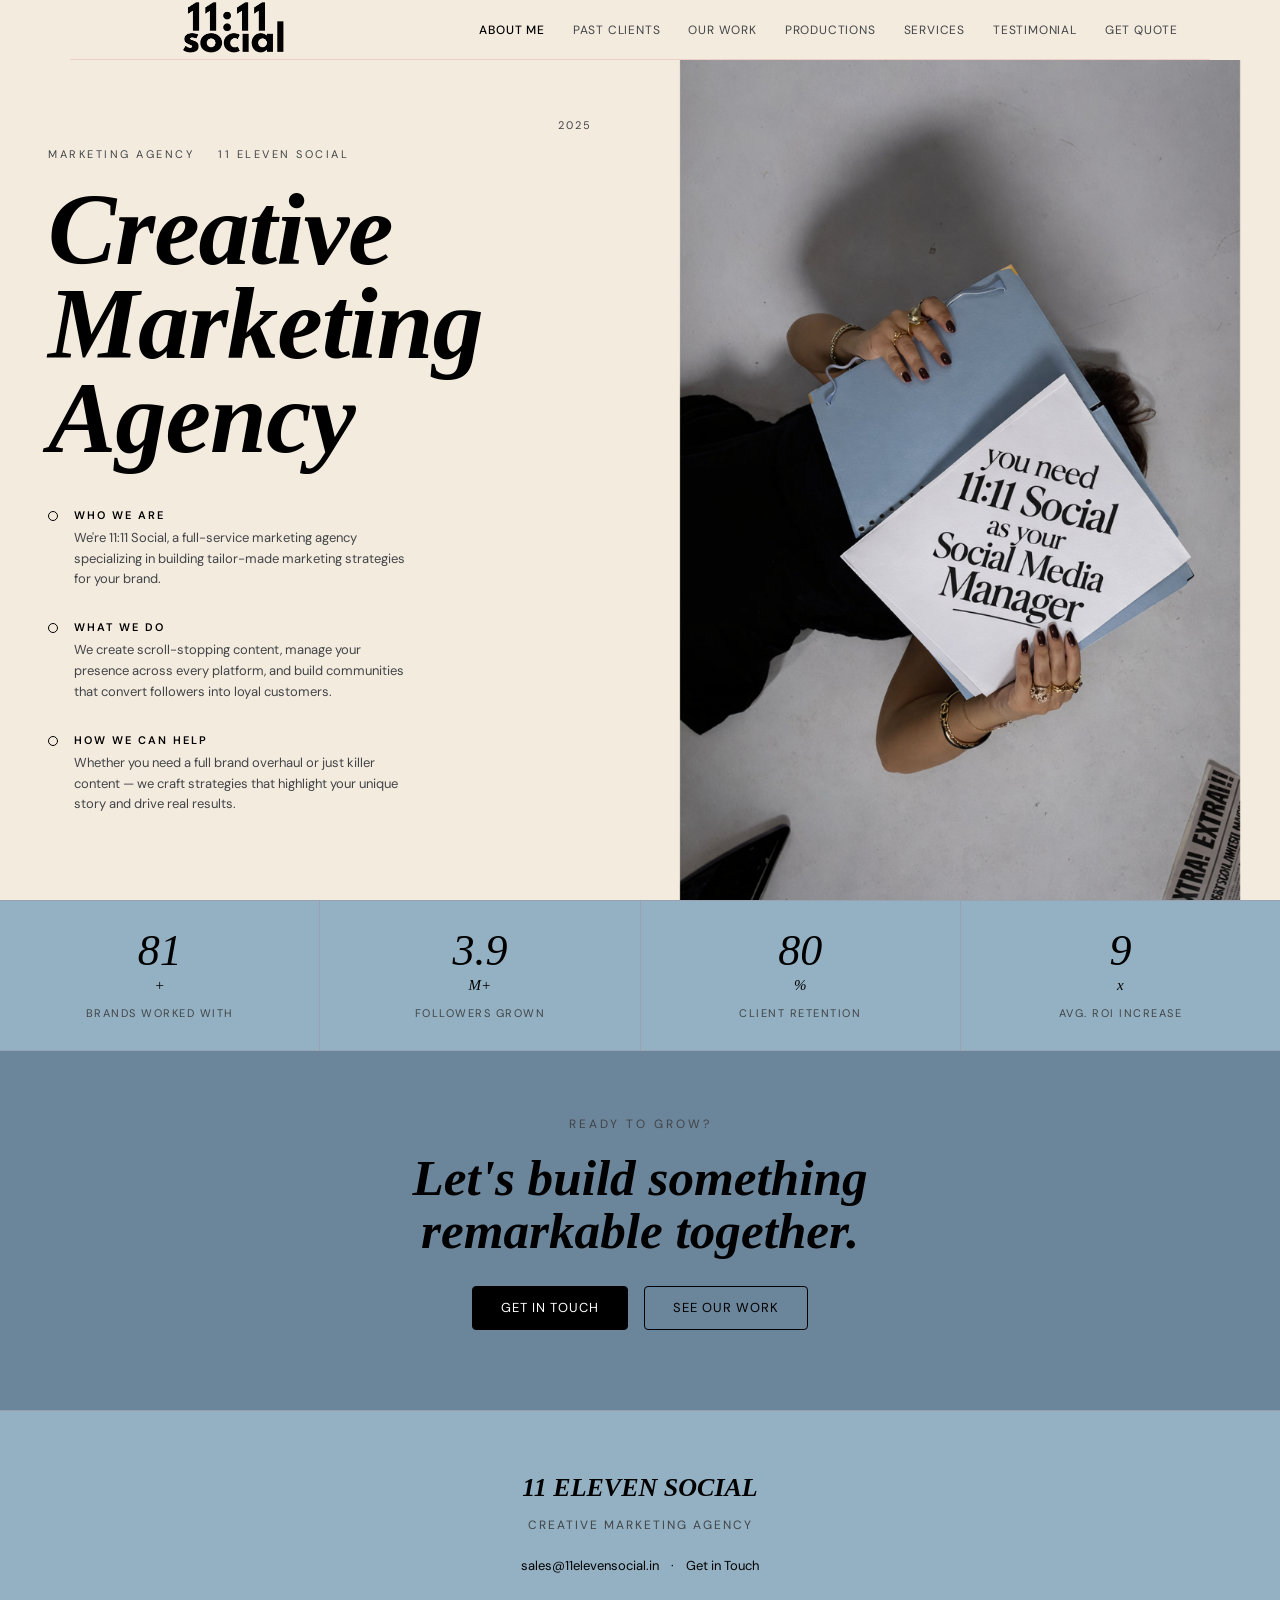
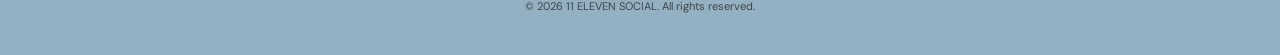
==== index.html @ a3370593 "Update index.html" ====
<!DOCTYPE html>
<html lang="en">
<head>
  <meta charset="UTF-8" />
  <meta name="viewport" content="width=device-width, initial-scale=1.0" />
  <title>About Me — 11Eleven Social</title>
  <link rel="preconnect" href="https://fonts.googleapis.com" />
  <link rel="preconnect" href="https://fonts.gstatic.com" crossorigin />
  <link href="https://fonts.googleapis.com/css2?family=Playfair+Display:ital,wght@0,700;1,400;1,700&family=DM+Sans:wght@300;400;500&display=swap" rel="stylesheet" />
  <link rel="stylesheet" href="style.css" />
  <style>
    /* ── PAGE-SPECIFIC ── */
    .hero {
      display: grid;
      grid-template-columns: 1fr 1fr;
      min-height: calc(100vh - var(--nav-h));
      overflow: hidden;
    }

    /* Left pane */
    .hero-left {
      padding: 60px 48px 60px 48px;
      display: flex;
      flex-direction: column;
      justify-content: center;
      background: var(--pink-bg);
      position: relative;
      z-index: 1;
    }

    .hero-eyebrow {
      display: flex;
      gap: 24px;
      font-size: 11px;
      letter-spacing: 2.5px;
      text-transform: uppercase;
      color: var(--text-muted);
      margin-bottom: 20px;
    }

    .hero-year {
      position: absolute;
      top: 56px;
      right: 48px;
      font-size: 11px;
      letter-spacing: 2px;
      color: var(--text-muted);
    }

    .hero-headline {
      font-family: var(--font-display);
      font-size: clamp(64px, 8vw, 110px);
      font-weight: 700;
      font-style: italic;
      color: var(--rose);
      line-height: 0.92;
      margin-bottom: 40px;
      letter-spacing: -1px;
    }

    .hero-qa { display: flex; flex-direction: column; gap: 28px; }

    .hero-q {
      display: flex;
      gap: 16px;
      align-items: flex-start;
    }
    .hero-q-dot {
      width: 10px; height: 10px;
      border-radius: 50%;
      border: 1.5px solid var(--rose);
      flex-shrink: 0;
      margin-top: 5px;
    }
    .hero-q-label {
      font-size: 11px;
      letter-spacing: 2px;
      text-transform: uppercase;
      color: var(--rose);
      font-weight: 600;
      margin-bottom: 4px;
    }
    .hero-q-body {
      font-size: 13px;
      color: var(--text-muted);
      line-height: 1.6;
      max-width: 340px;
    }

    /* Right pane — photo */
    .hero-right {
      position: relative;
      overflow: hidden;
    }
    .hero-photo {
      width: 100%;
      height: 100%;
      object-fit: cover;
      object-position: top center;
      border-radius: 0;
      filter: none;
    }
    .hero-photo-bg {
      width: 100%;
      height: 100%;
      background: linear-gradient(160deg, #e8c4bc 0%, #c4787a 50%, #9a4848 100%);
      display: flex;
      align-items: center;
      justify-content: center;
    }
    .hero-photo-placeholder {
      font-family: var(--font-display);
      font-size: 18px;
      font-style: italic;
      color: rgba(255,255,255,0.7);
      text-align: center;
      padding: 32px;
    }

    /* floating thumbnail */
    .hero-thumb {
      position: absolute;
      bottom: 32px;
      left: -40px;
      width: 100px;
      aspect-ratio: 1;
      border-radius: 6px;
      overflow: hidden;
      box-shadow: 0 8px 24px rgba(0,0,0,.2);
      background: linear-gradient(135deg,#f2bdb8,#d47878);
      border: 3px solid var(--white);
    }
    .hero-thumb img { width:100%;height:100%;object-fit:cover; }

    /* ── STATS BAR ── */
    .stats {
      display: flex;
      background: var(--pink-mid);
      border-top: 1px solid rgba(180,50,58,.12);
      border-bottom: 1px solid rgba(180,50,58,.12);
    }
    .stat-item {
      flex: 1;
      text-align: center;
      padding: 28px 16px;
      border-right: 1px solid rgba(180,50,58,.12);
    }
    .stat-item:last-child { border-right: none; }
    .stat-num {
      font-family: var(--font-display);
      font-size: clamp(28px, 3.5vw, 44px);
      font-style: italic;
      color: var(--rose);
      line-height: 1;
    }
    .stat-label {
      font-size: 11px;
      letter-spacing: 1.5px;
      text-transform: uppercase;
      color: var(--text-muted);
      margin-top: 6px;
    }

    @media (max-width: 768px) {
      .hero { grid-template-columns: 1fr; }
      .hero-right { height: 55vw; min-height: 260px; }
      .hero-left { padding: 40px 24px; }
      .hero-year { display: none; }
      .stats { flex-wrap: wrap; }
      .stat-item { flex: 1 1 50%; border-bottom: 1px solid rgba(180,50,58,.12); }
    }
  </style>
</head>
<body>

  <!-- hero -->
  <section class="hero">
    <div class="hero-left reveal">
      <div class="hero-eyebrow">
        <span>Marketing Agency</span>
        <span>11 Eleven Social</span>
      </div>
      <div class="hero-year">2025</div>

      <h1 class="hero-headline">Creative<br/>Marketing<br/>Agency</h1>

      <div class="hero-qa">
        <div class="hero-q">
          <div>
            <div class="hero-q-dot"></div>
          </div>
          <div>
            <div class="hero-q-label">Who We Are</div>
            <p class="hero-q-body">We're 11:11 Social, a full-service marketing agency specializing in building tailor-made marketing strategies for your brand.</p>
          </div>
        </div>
        <div class="hero-q">
          <div>
            <div class="hero-q-dot"></div>
          </div>
          <div>
            <div class="hero-q-label">What We Do</div>
            <p class="hero-q-body">We create scroll-stopping content, manage your presence across every platform, and build communities that convert followers into loyal customers.</p>
          </div>
        </div>
        <div class="hero-q">
          <div>
            <div class="hero-q-dot"></div>
          </div>
          <div>
            <div class="hero-q-label">How We Can Help</div>
            <p class="hero-q-body">Whether you need a full brand overhaul or just killer content — we craft strategies that highlight your unique story and drive real results.</p>
          </div>
        </div>
      </div>
    </div>

    <div class="hero-right">
      <img class="hero-photo" src="mainpage.png" alt="11Eleven Social" />
      </div>
    </div>
  </section>

  <!-- stats bar -->
  <div class="stats">
    <div class="stat-item reveal">
      <div class="stat-num" data-target="100">0</div><span class="stat-num" style="font-size:1em">+</span>
      <div class="stat-label">Brands Worked With</div>
    </div>
    <div class="stat-item reveal">
      <div class="stat-num" data-target="4.8">0</div><span class="stat-num" style="font-size:1em">M+</span>
      <div class="stat-label">Followers Grown</div>
    </div>
    <div class="stat-item reveal">
      <div class="stat-num" data-target="98">0</div><span class="stat-num" style="font-size:1em">%</span>
      <div class="stat-label">Client Retention</div>
    </div>
    <div class="stat-item reveal">
      <div class="stat-num" data-target="11">0</div><span class="stat-num" style="font-size:1em">x</span>
      <div class="stat-label">Avg. ROI Increase</div>
    </div>
  </div>

  <!-- bottom cta row -->
  <div style="text-align:center; padding: 64px 32px 80px; background: var(--pink-light);">
    <p class="reveal" style="font-size:12px;letter-spacing:3px;text-transform:uppercase;color:var(--text-muted);margin-bottom:16px;">Ready to grow?</p>
    <h2 class="reveal section-title" style="margin-bottom:28px;">Let's build something<br/><em>remarkable</em> together.</h2>
    <div class="reveal" style="display:flex;gap:16px;justify-content:center;flex-wrap:wrap;">
      <a href="contact.html" class="btn btn-solid">Get In Touch</a>
      <a href="clients.html" class="btn">See Our Work</a>
    </div>
  </div>

  <script src="shared.js"></script>
  <script src="main.js"></script>
</body>
</html>
---- style.css ----
/* ============================================================
   11ELEVEN SOCIAL — Global Stylesheet
   ── Edit the :root variables to restyle the entire site ──
   ============================================================ */

/* ─── CUSTOMISE HERE ─────────────────────────────────────── */
:root {
  /* Brand palette */
  --pink-bg:       #f4ebdf;       /* main page background   */
  --pink-light:    #6b859b;       /* lighter section bg     */
  --pink-mid:      #93b1c2;       /* cards / accents        */
  --rose:          #000000;       /* headline / accent red  */
  --rose-dark:     #000000;       /* hover / dark text      */
  --text:          #000000;       /* body text              */
  --text-muted:    #414447;       /* subtext                */
  --white:         #ffffff;

  /* Typography */
  --font-display:  'Advercase', serif;   /* big headlines */
  --font-body:     'DM Sans', sans-serif;        /* body text     */

  /* Layout */
  --nav-h:         60px;
  --max-w:         1140px;
  --radius:        10px;
  --section-pad:   80px 40px;
}

/* ─── RESET ──────────────────────────────────────────────── */
*, *::before, *::after { box-sizing: border-box; margin: 0; padding: 0; }
html  { scroll-behavior: smooth; }
body  {
  font-family: var(--font-body);
  background:  var(--pink-bg);
  color:       var(--text);
  font-size:   15px;
  line-height: 1.65;
  overflow-x:  hidden;
  padding-top: var(--nav-h);
}
a    { color: inherit; text-decoration: none; }
ul   { list-style: none; }
img  { max-width: 100%; display: block; border-radius: 6px; }

/* ─── UTILITIES ──────────────────────────────────────────── */
.container { max-width: var(--max-w); margin: 0 auto; padding: 0 32px; }
.section   { padding: var(--section-pad); }

/* page-level giant headline */
.page-title {
  font-family: var(--font-display);
  font-size:   clamp(52px, 9vw, 120px);
  color:       var(--rose);
  font-weight: 700;
  line-height: 0.95;
  letter-spacing: -1px;
  text-align:  center;
  padding:     56px 32px 40px;
}

/* section headline (smaller) */
.section-title {
  font-family: var(--font-display);
  font-size:   clamp(28px, 4vw, 52px);
  color:       var(--rose);
  font-weight: 700;
  font-style:  italic;
  line-height: 1.05;
}

/* category tag below gallery */
.gallery-tag {
  text-align:     center;
  font-size:      11px;
  letter-spacing: 3px;
  text-transform: uppercase;
  color:          var(--text-muted);
  margin-top:     18px;
}

/* ─── BUTTONS ────────────────────────────────────────────── */
.btn {
  display:       inline-block;
  border:        1.5px solid var(--rose);
  color:         var(--rose);
  padding:       10px 28px;
  border-radius: 4px;
  font-size:     13px;
  letter-spacing:1px;
  text-transform:uppercase;
  transition:    background .2s, color .2s;
  cursor:        pointer;
  background:    transparent;
  font-family:   var(--font-body);
}
.btn:hover { background: var(--rose); color: var(--white); }
.btn-solid { background: var(--rose); color: var(--white); }
.btn-solid:hover { background: var(--rose-dark); border-color: var(--rose-dark); }

/* ─── NAV ────────────────────────────────────────────────── */
.site-nav {
  position:   fixed;
  top: 0; left: 0; right: 0;
  height:     var(--nav-h);
  z-index:    900;
  background: var(--pink-bg);
  transition: box-shadow .3s;
}
.site-nav.scrolled { box-shadow: 0 2px 12px rgba(180,50,58,.12); }

.nav-inner {
  max-width:   var(--max-w);
  margin:      0 auto;
  height:      100%;
  display:     flex;
  align-items: center;
  justify-content: space-between;
  padding:     0 32px;
  border-bottom: 1px solid rgba(180,50,58,.15);
}

.nav-logo {
  height: 256px;
  width: auto;
  display: block;
  object-fit: contain;
  flex-shrink: 0;
  margin-top: 20px;
}

.nav-brand {
  display:     flex;
  align-items: center;
  gap:         10px;
  flex-shrink: 0;
  text-decoration: none;
}

.nav-brand-text {
  font-family:    var(--font-display);
  font-size:      16px;
  font-weight:    700;
  font-style:     italic;
  color:          var(--rose);
  letter-spacing: .5px;
  white-space:    nowrap;
}

.nav-list {
  display:     flex;
  gap:         28px;
  align-items: center;
}
.nav-list a {
  font-size:      12px;
  letter-spacing: .8px;
  text-transform: uppercase;
  color:          var(--text-muted);
  transition:     color .2s;
  white-space:    nowrap;
}
.nav-list a:hover,
.nav-list a.active { color: var(--rose); font-weight: 500; }

.nav-burger {
  display:    none;
  flex-direction: column;
  gap:        5px;
  background: none;
  border:     none;
  cursor:     pointer;
}
.nav-burger span {
  width: 22px; height: 2px;
  background: var(--rose);
  border-radius: 2px;
  display: block;
}

.nav-mobile {
  display:        none;
  flex-direction: column;
  background:     var(--pink-bg);
  padding:        24px 32px 32px;
  border-bottom:  1px solid rgba(180,50,58,.15);
  gap: 20px;
}
.nav-mobile.open { display: flex; }
.nav-mobile a {
  font-family:    var(--font-display);
  font-size:      22px;
  font-style:     italic;
  color:          var(--rose);
}

/* ─── FOOTER ─────────────────────────────────────────────── */
.site-footer {
  background:  var(--pink-mid);
  text-align:  center;
  padding:     56px 32px 40px;
  border-top:  1px solid rgba(180,50,58,.15);
}
.footer-brand {
  font-family: var(--font-display);
  font-size:   26px;
  font-style:  italic;
  font-weight: 700;
  color:       var(--rose);
  margin-bottom: 6px;
}
.footer-sub  { font-size: 12px; letter-spacing: 2px; text-transform: uppercase; color: var(--text-muted); margin-bottom: 20px; }
.footer-links { display: flex; gap: 12px; justify-content: center; align-items: center; margin-bottom: 20px; font-size: 13px; }
.footer-links a { color: var(--rose); transition: opacity .2s; }
.footer-links a:hover { opacity: .7; }
.footer-copy { font-size: 11px; color: var(--text-muted); }

/* ─── HORIZONTAL GALLERY ROW ─────────────────────────────── */
.gallery-row {
  display: flex;
  gap:     12px;
  overflow-x: auto;
  padding-bottom: 4px;
  scrollbar-width: none;
}
.gallery-row::-webkit-scrollbar { display: none; }
.gallery-row .gcard {
  flex:         0 0 auto;
  width:        clamp(140px, 18vw, 220px);
  aspect-ratio: 9/16;
  background:   var(--pink-mid);
  border-radius: 8px;
  overflow:     hidden;
  position:     relative;
}
.gallery-row .gcard img { width: 100%; height: 100%; object-fit: cover; }

/* placeholder gradient cards */
.gcard.ph-1 { background: linear-gradient(160deg,#e8c4bc 0%,#d4908a 100%); }
.gcard.ph-2 { background: linear-gradient(160deg,#f0d0c8 0%,#c88080 100%); }
.gcard.ph-3 { background: linear-gradient(160deg,#dbb0a8 0%,#b86858 100%); }
.gcard.ph-4 { background: linear-gradient(160deg,#f4dcd8 0%,#cc9090 100%); }
.gcard.ph-5 { background: linear-gradient(160deg,#e0c0b8 0%,#c07070 100%); }

/* label inside card */
.gcard-label {
  position:   absolute;
  bottom: 10px; left: 0; right: 0;
  text-align: center;
  font-size:  10px;
  letter-spacing: 1.5px;
  text-transform: uppercase;
  color: rgba(255,255,255,.85);
  font-weight: 500;
}

/* ─── REVEAL ANIMATION ───────────────────────────────────── */
.reveal {
  opacity: 0;
  transform: translateY(24px);
  transition: opacity .65s ease, transform .65s ease;
}
.reveal.on { opacity: 1; transform: none; }

/* ─── RESPONSIVE ─────────────────────────────────────────── */
@media (max-width: 860px) {
  :root { --section-pad: 56px 24px; }
  .nav-list   { display: none; }
  .nav-burger { display: flex; }
  .container  { padding: 0 20px; }
}
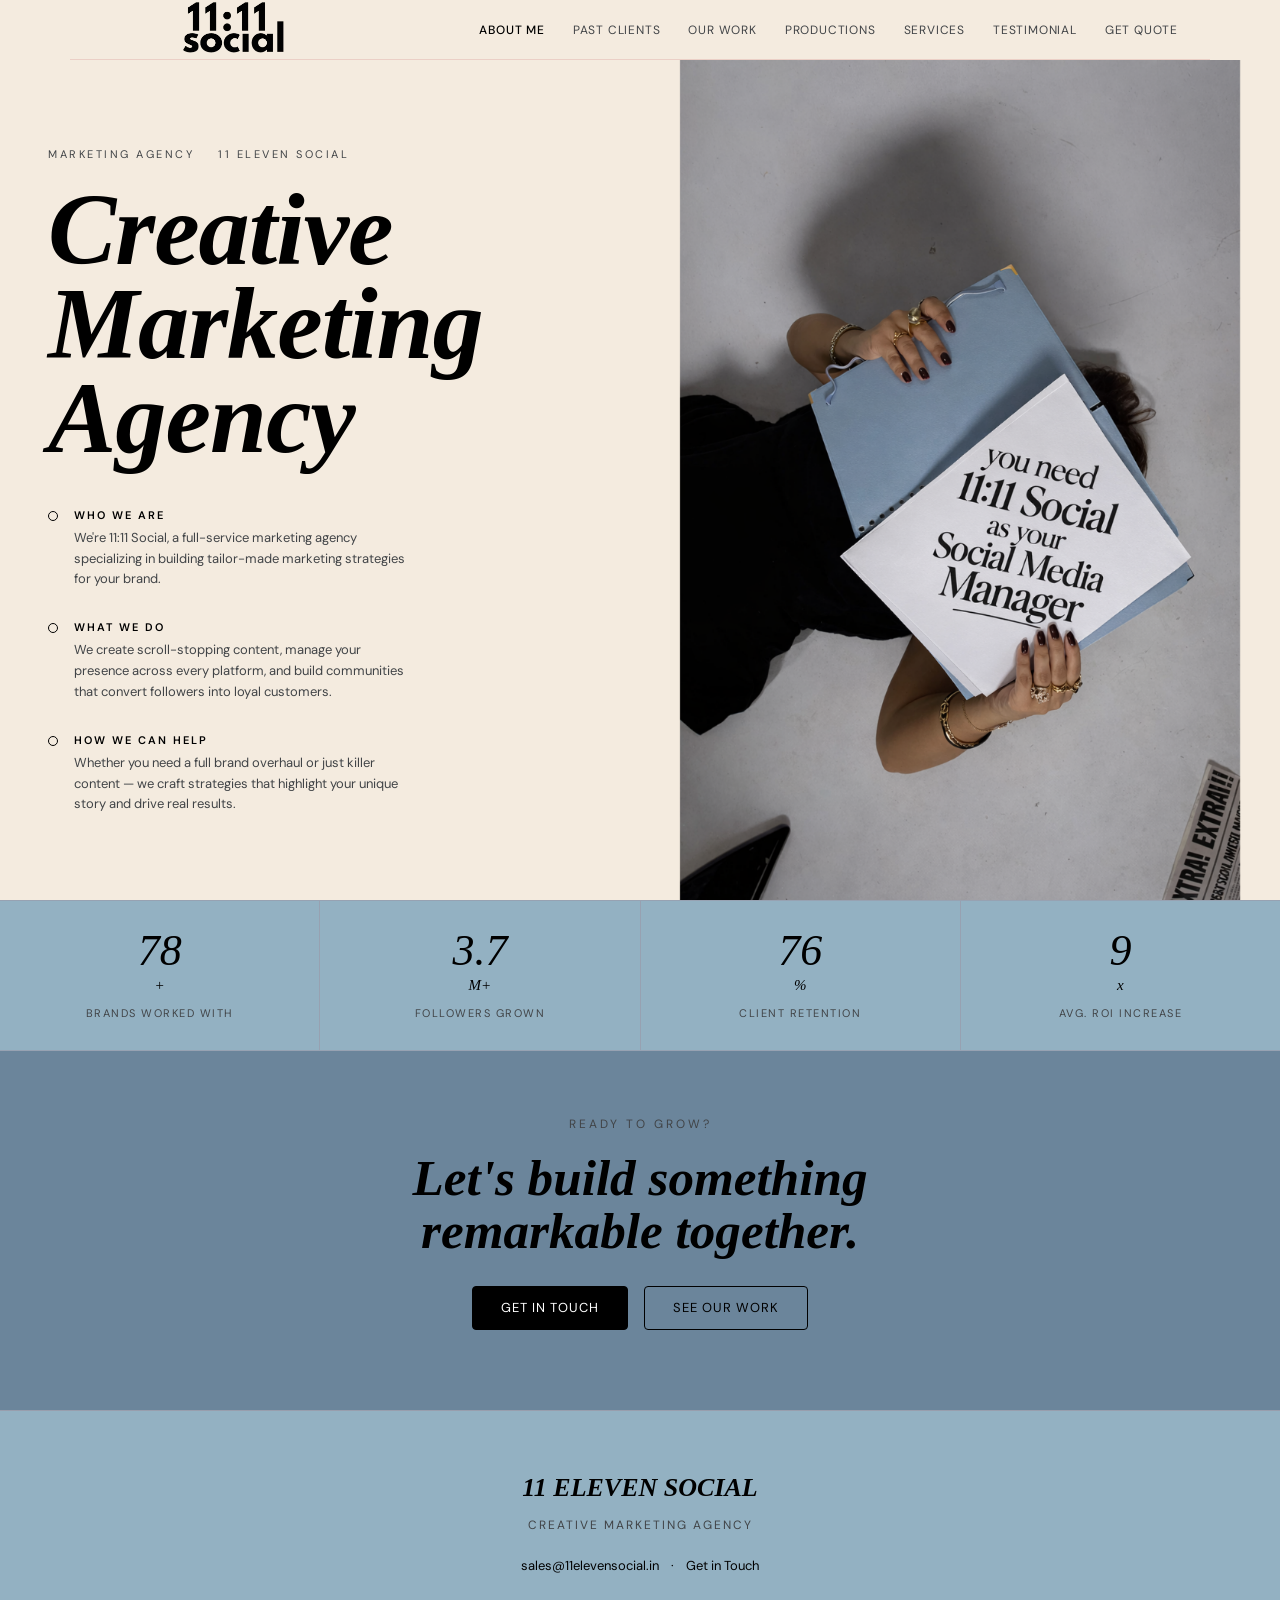
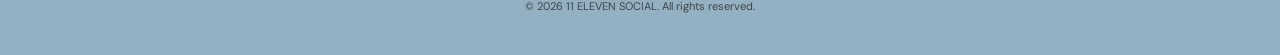
==== commit a3637f0c: "Update index.html" ====
--- a/index.html
+++ b/index.html
@@ -180,7 +180,6 @@
         <span>Marketing Agency</span>
         <span>11 Eleven Social</span>
       </div>
-      <div class="hero-year">2025</div>
 
       <h1 class="hero-headline">Creative<br/>Marketing<br/>Agency</h1>
 
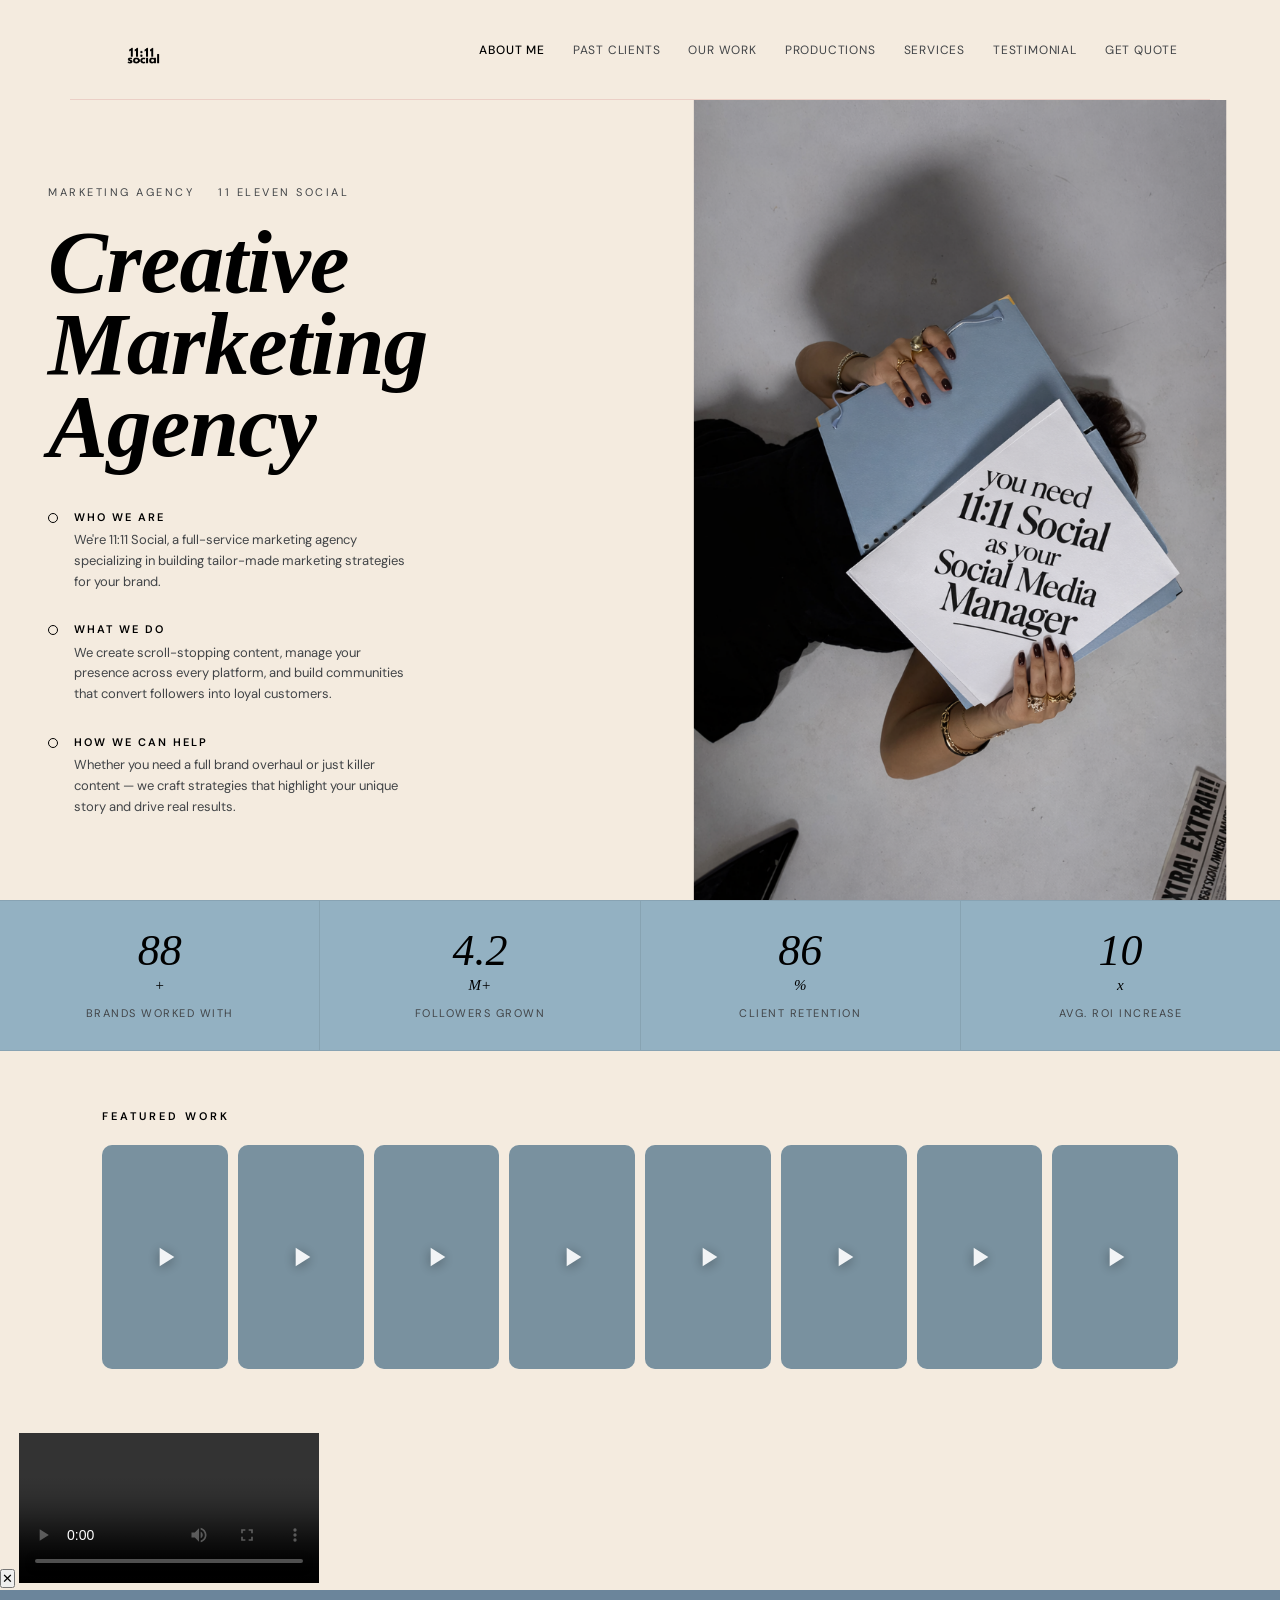
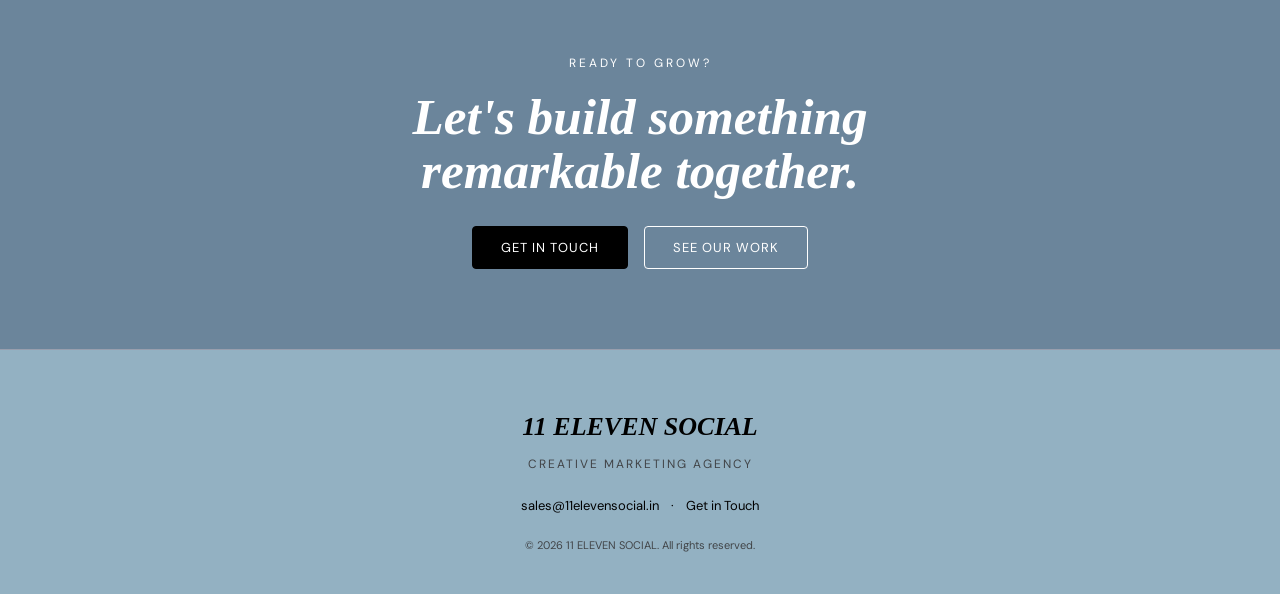
==== commit 3049ca54: "Mobile suppor tand other" ====
--- a/index.html
+++ b/index.html
@@ -9,17 +9,15 @@
   <link href="https://fonts.googleapis.com/css2?family=Playfair+Display:ital,wght@0,700;1,400;1,700&family=DM+Sans:wght@300;400;500&display=swap" rel="stylesheet" />
   <link rel="stylesheet" href="style.css" />
   <style>
-    /* ── PAGE-SPECIFIC ── */
+    /* ── HERO ── */
     .hero {
       display: grid;
       grid-template-columns: 1fr 1fr;
       min-height: calc(100vh - var(--nav-h));
       overflow: hidden;
     }
-
-    /* Left pane */
     .hero-left {
-      padding: 60px 48px 60px 48px;
+      padding: 60px 48px;
       display: flex;
       flex-direction: column;
       justify-content: center;
@@ -27,7 +25,6 @@
       position: relative;
       z-index: 1;
     }
-
     .hero-eyebrow {
       display: flex;
       gap: 24px;
@@ -37,19 +34,9 @@
       color: var(--text-muted);
       margin-bottom: 20px;
     }
-
-    .hero-year {
-      position: absolute;
-      top: 56px;
-      right: 48px;
-      font-size: 11px;
-      letter-spacing: 2px;
-      color: var(--text-muted);
-    }
-
     .hero-headline {
       font-family: var(--font-display);
-      font-size: clamp(64px, 8vw, 110px);
+      font-size: clamp(48px, 7vw, 110px);
       font-weight: 700;
       font-style: italic;
       color: var(--rose);
@@ -57,14 +44,8 @@
       margin-bottom: 40px;
       letter-spacing: -1px;
     }
-
     .hero-qa { display: flex; flex-direction: column; gap: 28px; }
-
-    .hero-q {
-      display: flex;
-      gap: 16px;
-      align-items: flex-start;
-    }
+    .hero-q { display: flex; gap: 16px; align-items: flex-start; }
     .hero-q-dot {
       width: 10px; height: 10px;
       border-radius: 50%;
@@ -86,8 +67,6 @@
       line-height: 1.6;
       max-width: 340px;
     }
-
-    /* Right pane — photo */
     .hero-right {
       position: relative;
       overflow: hidden;
@@ -98,52 +77,20 @@
       object-fit: cover;
       object-position: top center;
       border-radius: 0;
-      filter: none;
-    }
-    .hero-photo-bg {
-      width: 100%;
-      height: 100%;
-      background: linear-gradient(160deg, #e8c4bc 0%, #c4787a 50%, #9a4848 100%);
-      display: flex;
-      align-items: center;
-      justify-content: center;
-    }
-    .hero-photo-placeholder {
-      font-family: var(--font-display);
-      font-size: 18px;
-      font-style: italic;
-      color: rgba(255,255,255,0.7);
-      text-align: center;
-      padding: 32px;
-    }
-
-    /* floating thumbnail */
-    .hero-thumb {
-      position: absolute;
-      bottom: 32px;
-      left: -40px;
-      width: 100px;
-      aspect-ratio: 1;
-      border-radius: 6px;
-      overflow: hidden;
-      box-shadow: 0 8px 24px rgba(0,0,0,.2);
-      background: linear-gradient(135deg,#f2bdb8,#d47878);
-      border: 3px solid var(--white);
-    }
-    .hero-thumb img { width:100%;height:100%;object-fit:cover; }
+    }
 
     /* ── STATS BAR ── */
     .stats {
       display: flex;
       background: var(--pink-mid);
-      border-top: 1px solid rgba(180,50,58,.12);
-      border-bottom: 1px solid rgba(180,50,58,.12);
+      border-top: 1px solid rgba(0,0,0,.08);
+      border-bottom: 1px solid rgba(0,0,0,.08);
     }
     .stat-item {
       flex: 1;
       text-align: center;
       padding: 28px 16px;
-      border-right: 1px solid rgba(180,50,58,.12);
+      border-right: 1px solid rgba(0,0,0,.08);
     }
     .stat-item:last-child { border-right: none; }
     .stat-num {
@@ -161,51 +108,100 @@
       margin-top: 6px;
     }
 
+    /* ── VIDEO SECTION ON INDEX ── */
+    .index-video-section {
+      max-width: var(--max-w);
+      margin: 0 auto;
+      padding: 56px 32px 64px;
+    }
+    .index-video-label {
+      font-size: 11px;
+      letter-spacing: 3px;
+      text-transform: uppercase;
+      color: var(--rose);
+      font-weight: 600;
+      margin-bottom: 20px;
+    }
+    .index-video-row {
+      display: grid;
+      grid-template-columns: repeat(8, 1fr);
+      gap: 10px;
+    }
+    .index-video-card {
+      position: relative;
+      border-radius: var(--radius);
+      overflow: hidden;
+      background: var(--pink-mid);
+      aspect-ratio: 9/16;
+      cursor: pointer;
+    }
+    .index-video-card video {
+      width: 100%;
+      height: 100%;
+      object-fit: cover;
+      display: block;
+    }
+    .index-video-card .play-btn {
+      position: absolute;
+      inset: 0;
+      display: flex;
+      align-items: center;
+      justify-content: center;
+      background: rgba(0,0,0,0.18);
+      transition: background 0.2s;
+    }
+    .index-video-card .play-btn svg {
+      width: 32px;
+      height: 32px;
+      fill: white;
+      opacity: 0.9;
+      filter: drop-shadow(0 2px 6px rgba(0,0,0,0.4));
+      transition: transform 0.2s;
+    }
+    .index-video-card:hover .play-btn { background: rgba(0,0,0,0.06); }
+    .index-video-card:hover .play-btn svg { transform: scale(1.12); }
+
+    /* ── MOBILE ── */
     @media (max-width: 768px) {
       .hero { grid-template-columns: 1fr; }
-      .hero-right { height: 55vw; min-height: 260px; }
-      .hero-left { padding: 40px 24px; }
-      .hero-year { display: none; }
+      .hero-right { height: 70vw; min-height: 280px; }
+      .hero-left { padding: 36px 20px; }
       .stats { flex-wrap: wrap; }
-      .stat-item { flex: 1 1 50%; border-bottom: 1px solid rgba(180,50,58,.12); }
+      .stat-item { flex: 1 1 50%; border-bottom: 1px solid rgba(0,0,0,.08); }
+      .index-video-section { padding: 40px 16px 48px; }
+      .index-video-row {
+        grid-template-columns: repeat(2, 1fr);
+        gap: 8px;
+      }
     }
   </style>
 </head>
 <body>
 
-  <!-- hero -->
   <section class="hero">
     <div class="hero-left reveal">
       <div class="hero-eyebrow">
         <span>Marketing Agency</span>
         <span>11 Eleven Social</span>
       </div>
-
       <h1 class="hero-headline">Creative<br/>Marketing<br/>Agency</h1>
-
       <div class="hero-qa">
         <div class="hero-q">
-          <div>
-            <div class="hero-q-dot"></div>
-          </div>
+          <div><div class="hero-q-dot"></div></div>
           <div>
             <div class="hero-q-label">Who We Are</div>
             <p class="hero-q-body">We're 11:11 Social, a full-service marketing agency specializing in building tailor-made marketing strategies for your brand.</p>
           </div>
         </div>
         <div class="hero-q">
-          <div>
-            <div class="hero-q-dot"></div>
-          </div>
+          <div><div class="hero-q-dot"></div></div>
           <div>
             <div class="hero-q-label">What We Do</div>
             <p class="hero-q-body">We create scroll-stopping content, manage your presence across every platform, and build communities that convert followers into loyal customers.</p>
           </div>
         </div>
         <div class="hero-q">
-          <div>
-            <div class="hero-q-dot"></div>
-          </div>
+          <div><div class="hero-q-dot"></div></div>
           <div>
             <div class="hero-q-label">How We Can Help</div>
             <p class="hero-q-body">Whether you need a full brand overhaul or just killer content — we craft strategies that highlight your unique story and drive real results.</p>
@@ -213,14 +209,11 @@
         </div>
       </div>
     </div>
-
     <div class="hero-right">
       <img class="hero-photo" src="mainpage.png" alt="11Eleven Social" />
-      </div>
     </div>
   </section>
 
-  <!-- stats bar -->
   <div class="stats">
     <div class="stat-item reveal">
       <div class="stat-num" data-target="100">0</div><span class="stat-num" style="font-size:1em">+</span>
@@ -240,17 +233,81 @@
     </div>
   </div>
 
-  <!-- bottom cta row -->
-  <div style="text-align:center; padding: 64px 32px 80px; background: var(--pink-light);">
-    <p class="reveal" style="font-size:12px;letter-spacing:3px;text-transform:uppercase;color:var(--text-muted);margin-bottom:16px;">Ready to grow?</p>
-    <h2 class="reveal section-title" style="margin-bottom:28px;">Let's build something<br/><em>remarkable</em> together.</h2>
+  <!-- 8-video preview row -->
+  <div class="index-video-section reveal">
+    <p class="index-video-label">Featured Work</p>
+    <div class="index-video-row">
+      <div class="index-video-card" onclick="openLightbox(this)">
+        <video src="videos/video1.mp4" preload="metadata" playsinline muted></video>
+        <div class="play-btn"><svg viewBox="0 0 24 24"><path d="M8 5v14l11-7z"/></svg></div>
+      </div>
+      <div class="index-video-card" onclick="openLightbox(this)">
+        <video src="videos/video2.mp4" preload="metadata" playsinline muted></video>
+        <div class="play-btn"><svg viewBox="0 0 24 24"><path d="M8 5v14l11-7z"/></svg></div>
+      </div>
+      <div class="index-video-card" onclick="openLightbox(this)">
+        <video src="videos/video3.mp4" preload="metadata" playsinline muted></video>
+        <div class="play-btn"><svg viewBox="0 0 24 24"><path d="M8 5v14l11-7z"/></svg></div>
+      </div>
+      <div class="index-video-card" onclick="openLightbox(this)">
+        <video src="videos/video4.mp4" preload="metadata" playsinline muted></video>
+        <div class="play-btn"><svg viewBox="0 0 24 24"><path d="M8 5v14l11-7z"/></svg></div>
+      </div>
+      <div class="index-video-card" onclick="openLightbox(this)">
+        <video src="videos/video5.mp4" preload="metadata" playsinline muted></video>
+        <div class="play-btn"><svg viewBox="0 0 24 24"><path d="M8 5v14l11-7z"/></svg></div>
+      </div>
+      <div class="index-video-card" onclick="openLightbox(this)">
+        <video src="videos/video6.mp4" preload="metadata" playsinline muted></video>
+        <div class="play-btn"><svg viewBox="0 0 24 24"><path d="M8 5v14l11-7z"/></svg></div>
+      </div>
+      <div class="index-video-card" onclick="openLightbox(this)">
+        <video src="videos/video7.mp4" preload="metadata" playsinline muted></video>
+        <div class="play-btn"><svg viewBox="0 0 24 24"><path d="M8 5v14l11-7z"/></svg></div>
+      </div>
+      <div class="index-video-card" onclick="openLightbox(this)">
+        <video src="videos/video8.mp4" preload="metadata" playsinline muted></video>
+        <div class="play-btn"><svg viewBox="0 0 24 24"><path d="M8 5v14l11-7z"/></svg></div>
+      </div>
+    </div>
+  </div>
+
+  <!-- Lightbox -->
+  <div class="lightbox" id="lightbox" onclick="closeLightbox(event)">
+    <div class="lightbox-inner">
+      <button class="lightbox-close" onclick="closeLightbox()">&#x2715;</button>
+      <video id="lightboxVideo" controls playsinline autoplay></video>
+    </div>
+  </div>
+
+  <div style="text-align:center; padding: 0 32px 80px; background: var(--pink-light);">
+    <p class="reveal" style="font-size:12px;letter-spacing:3px;text-transform:uppercase;color:var(--white);margin-bottom:16px;padding-top:64px;">Ready to grow?</p>
+    <h2 class="reveal section-title" style="margin-bottom:28px;color:var(--white);">Let's build something<br/><em>remarkable</em> together.</h2>
     <div class="reveal" style="display:flex;gap:16px;justify-content:center;flex-wrap:wrap;">
       <a href="contact.html" class="btn btn-solid">Get In Touch</a>
-      <a href="clients.html" class="btn">See Our Work</a>
+      <a href="clients.html" class="btn" style="border-color:var(--white);color:var(--white);">See Our Work</a>
     </div>
   </div>
 
   <script src="shared.js"></script>
   <script src="main.js"></script>
+  <script>
+    function openLightbox(card) {
+      const src = card.querySelector('video').src;
+      const lbVideo = document.getElementById('lightboxVideo');
+      lbVideo.src = src;
+      lbVideo.play();
+      document.getElementById('lightbox').classList.add('open');
+      document.body.style.overflow = 'hidden';
+    }
+    function closeLightbox(e) {
+      if (e && e.target !== document.getElementById('lightbox') && !e.target.classList.contains('lightbox-close')) return;
+      const lbVideo = document.getElementById('lightboxVideo');
+      lbVideo.pause();
+      lbVideo.src = '';
+      document.getElementById('lightbox').classList.remove('open');
+      document.body.style.overflow = '';
+    }
+  </script>
 </body>
 </html>
--- a/style.css
+++ b/style.css
@@ -20,7 +20,7 @@
   --font-body:     'DM Sans', sans-serif;        /* body text     */
 
   /* Layout */
-  --nav-h:         60px;
+  --nav-h:         100px;
   --max-w:         1140px;
   --radius:        10px;
   --section-pad:   80px 40px;
@@ -120,7 +120,7 @@
 }
 
 .nav-logo {
-  height: 256px;
+  height: 80px;
   width: auto;
   display: block;
   object-fit: contain;
@@ -268,3 +268,35 @@
   .nav-burger { display: flex; }
   .container  { padding: 0 20px; }
 }
+
+/* ─── GLOBAL MOBILE FIXES ────────────────────────────────── */
+@media (max-width: 768px) {
+  .page-title {
+    font-size: clamp(40px, 12vw, 80px);
+    padding: 36px 20px 28px;
+  }
+  .section-title {
+    font-size: clamp(24px, 7vw, 40px);
+  }
+  .btn {
+    padding: 10px 20px;
+    font-size: 12px;
+  }
+  .nav-inner {
+    padding: 0 16px;
+  }
+  .nav-logo {
+    height: 60px;
+    margin-top: 16px;
+  }
+  .site-footer {
+    padding: 40px 20px 28px;
+  }
+  .footer-links {
+    flex-direction: column;
+    gap: 8px;
+  }
+  .brands-section {
+    padding: 0 12px 48px;
+  }
+}
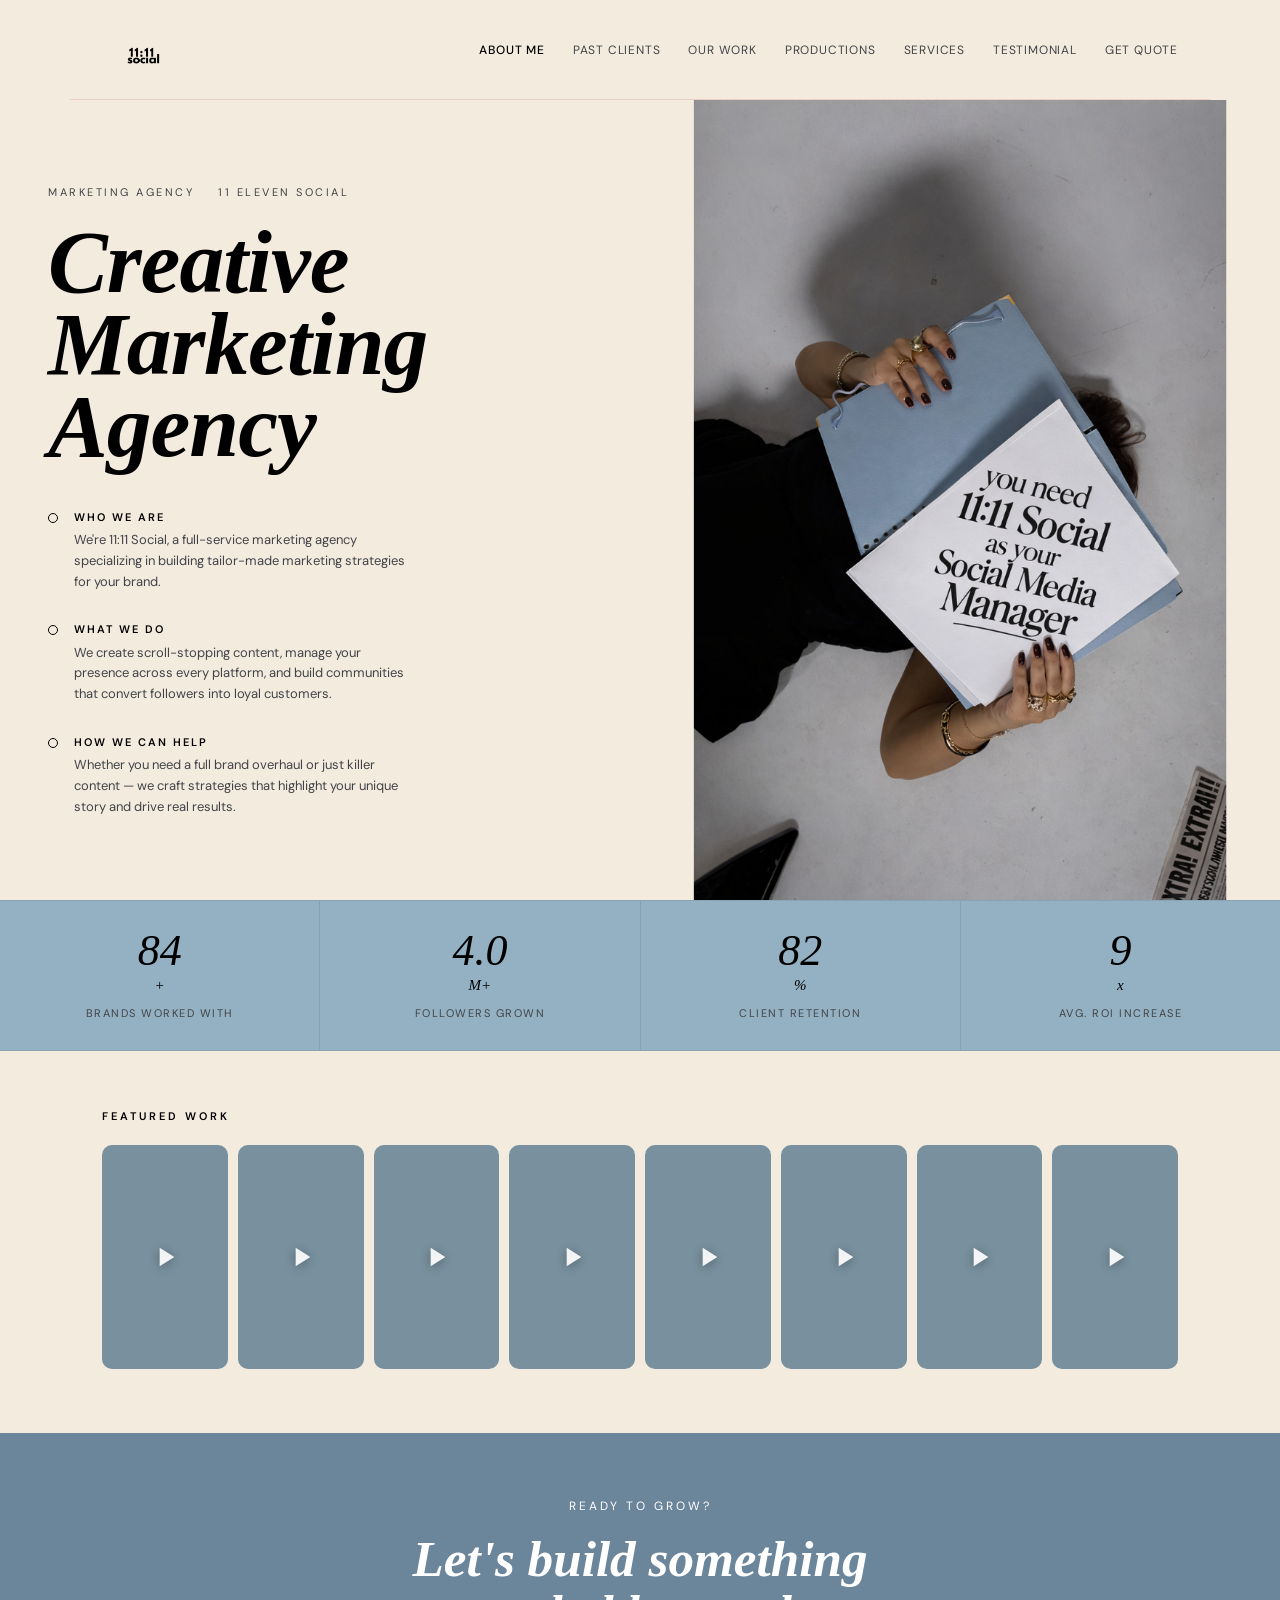
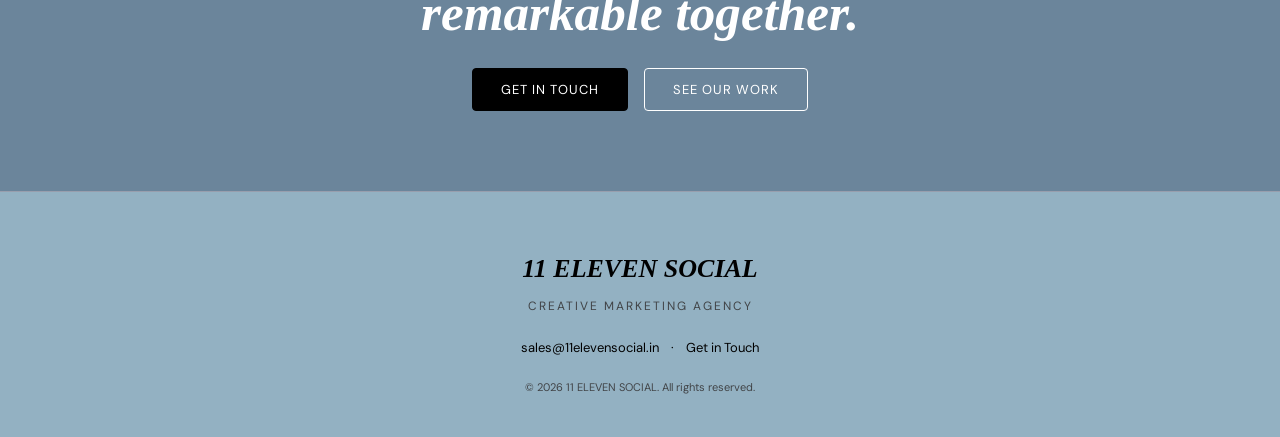
==== commit e5c9908b: "E" ====
--- a/index.html
+++ b/index.html
@@ -237,46 +237,46 @@
   <div class="index-video-section reveal">
     <p class="index-video-label">Featured Work</p>
     <div class="index-video-row">
-      <div class="index-video-card" onclick="openLightbox(this)">
-        <video src="videos/video1.mp4" preload="metadata" playsinline muted></video>
-        <div class="play-btn"><svg viewBox="0 0 24 24"><path d="M8 5v14l11-7z"/></svg></div>
-      </div>
-      <div class="index-video-card" onclick="openLightbox(this)">
-        <video src="videos/video2.mp4" preload="metadata" playsinline muted></video>
-        <div class="play-btn"><svg viewBox="0 0 24 24"><path d="M8 5v14l11-7z"/></svg></div>
-      </div>
-      <div class="index-video-card" onclick="openLightbox(this)">
-        <video src="videos/video3.mp4" preload="metadata" playsinline muted></video>
-        <div class="play-btn"><svg viewBox="0 0 24 24"><path d="M8 5v14l11-7z"/></svg></div>
-      </div>
-      <div class="index-video-card" onclick="openLightbox(this)">
-        <video src="videos/video4.mp4" preload="metadata" playsinline muted></video>
-        <div class="play-btn"><svg viewBox="0 0 24 24"><path d="M8 5v14l11-7z"/></svg></div>
-      </div>
-      <div class="index-video-card" onclick="openLightbox(this)">
-        <video src="videos/video5.mp4" preload="metadata" playsinline muted></video>
-        <div class="play-btn"><svg viewBox="0 0 24 24"><path d="M8 5v14l11-7z"/></svg></div>
-      </div>
-      <div class="index-video-card" onclick="openLightbox(this)">
-        <video src="videos/video6.mp4" preload="metadata" playsinline muted></video>
-        <div class="play-btn"><svg viewBox="0 0 24 24"><path d="M8 5v14l11-7z"/></svg></div>
-      </div>
-      <div class="index-video-card" onclick="openLightbox(this)">
-        <video src="videos/video7.mp4" preload="metadata" playsinline muted></video>
-        <div class="play-btn"><svg viewBox="0 0 24 24"><path d="M8 5v14l11-7z"/></svg></div>
-      </div>
-      <div class="index-video-card" onclick="openLightbox(this)">
-        <video src="videos/video8.mp4" preload="metadata" playsinline muted></video>
+      <div class="index-video-card">
+        <video src="videos/home1.mp4" preload="metadata" playsinline muted></video>
+        <div class="play-btn"><svg viewBox="0 0 24 24"><path d="M8 5v14l11-7z"/></svg></div>
+      </div>
+      <div class="index-video-card">
+        <video src="videos/home2.mp4" preload="metadata" playsinline muted></video>
+        <div class="play-btn"><svg viewBox="0 0 24 24"><path d="M8 5v14l11-7z"/></svg></div>
+      </div>
+      <div class="index-video-card">
+        <video src="videos/home3.mp4" preload="metadata" playsinline muted></video>
+        <div class="play-btn"><svg viewBox="0 0 24 24"><path d="M8 5v14l11-7z"/></svg></div>
+      </div>
+      <div class="index-video-card">
+        <video src="videos/home4.mp4" preload="metadata" playsinline muted></video>
+        <div class="play-btn"><svg viewBox="0 0 24 24"><path d="M8 5v14l11-7z"/></svg></div>
+      </div>
+      <div class="index-video-card">
+        <video src="videos/home5.mp4" preload="metadata" playsinline muted></video>
+        <div class="play-btn"><svg viewBox="0 0 24 24"><path d="M8 5v14l11-7z"/></svg></div>
+      </div>
+      <div class="index-video-card">
+        <video src="videos/home6.mp4" preload="metadata" playsinline muted></video>
+        <div class="play-btn"><svg viewBox="0 0 24 24"><path d="M8 5v14l11-7z"/></svg></div>
+      </div>
+      <div class="index-video-card">
+        <video src="videos/home7.mp4" preload="metadata" playsinline muted></video>
+        <div class="play-btn"><svg viewBox="0 0 24 24"><path d="M8 5v14l11-7z"/></svg></div>
+      </div>
+      <div class="index-video-card">
+        <video src="videos/home8.mp4" preload="metadata" playsinline muted></video>
         <div class="play-btn"><svg viewBox="0 0 24 24"><path d="M8 5v14l11-7z"/></svg></div>
       </div>
     </div>
   </div>
 
   <!-- Lightbox -->
-  <div class="lightbox" id="lightbox" onclick="closeLightbox(event)">
-    <div class="lightbox-inner">
-      <button class="lightbox-close" onclick="closeLightbox()">&#x2715;</button>
-      <video id="lightboxVideo" controls playsinline autoplay></video>
+  <div id="lightbox" style="display:none;position:fixed;inset:0;background:rgba(0,0,0,0.93);z-index:9999;align-items:center;justify-content:center;" onclick="closeLightbox(event)">
+    <div style="position:relative;max-height:90vh;max-width:420px;width:92vw;">
+      <button onclick="closeLightbox()" style="position:absolute;top:-44px;right:0;background:none;border:none;color:white;font-size:30px;cursor:pointer;padding:8px;">&#x2715;</button>
+      <video id="lightboxVideo" controls playsinline style="width:100%;height:auto;max-height:88vh;border-radius:12px;display:block;"></video>
     </div>
   </div>
 
@@ -292,20 +292,29 @@
   <script src="shared.js"></script>
   <script src="main.js"></script>
   <script>
+    // Force thumbnail on mobile
+    document.querySelectorAll('.index-video-card video').forEach(v => {
+      v.load();
+      v.addEventListener('loadedmetadata', () => { v.currentTime = 0.1; });
+    });
+
     function openLightbox(card) {
-      const src = card.querySelector('video').src;
+      const video = card.querySelector('video');
+      if (!video.readyState && video.networkState === 3) return; // no file, do nothing
+      const src = video.src;
+      if (!src || src.endsWith('/')) return;
       const lbVideo = document.getElementById('lightboxVideo');
       lbVideo.src = src;
-      lbVideo.play();
-      document.getElementById('lightbox').classList.add('open');
+      const lb = document.getElementById('lightbox'); lb.style.display = 'flex';
       document.body.style.overflow = 'hidden';
+      lbVideo.play().catch(() => {});
     }
     function closeLightbox(e) {
       if (e && e.target !== document.getElementById('lightbox') && !e.target.classList.contains('lightbox-close')) return;
       const lbVideo = document.getElementById('lightboxVideo');
       lbVideo.pause();
       lbVideo.src = '';
-      document.getElementById('lightbox').classList.remove('open');
+      document.getElementById('lightbox').style.display = 'none';
       document.body.style.overflow = '';
     }
   </script>
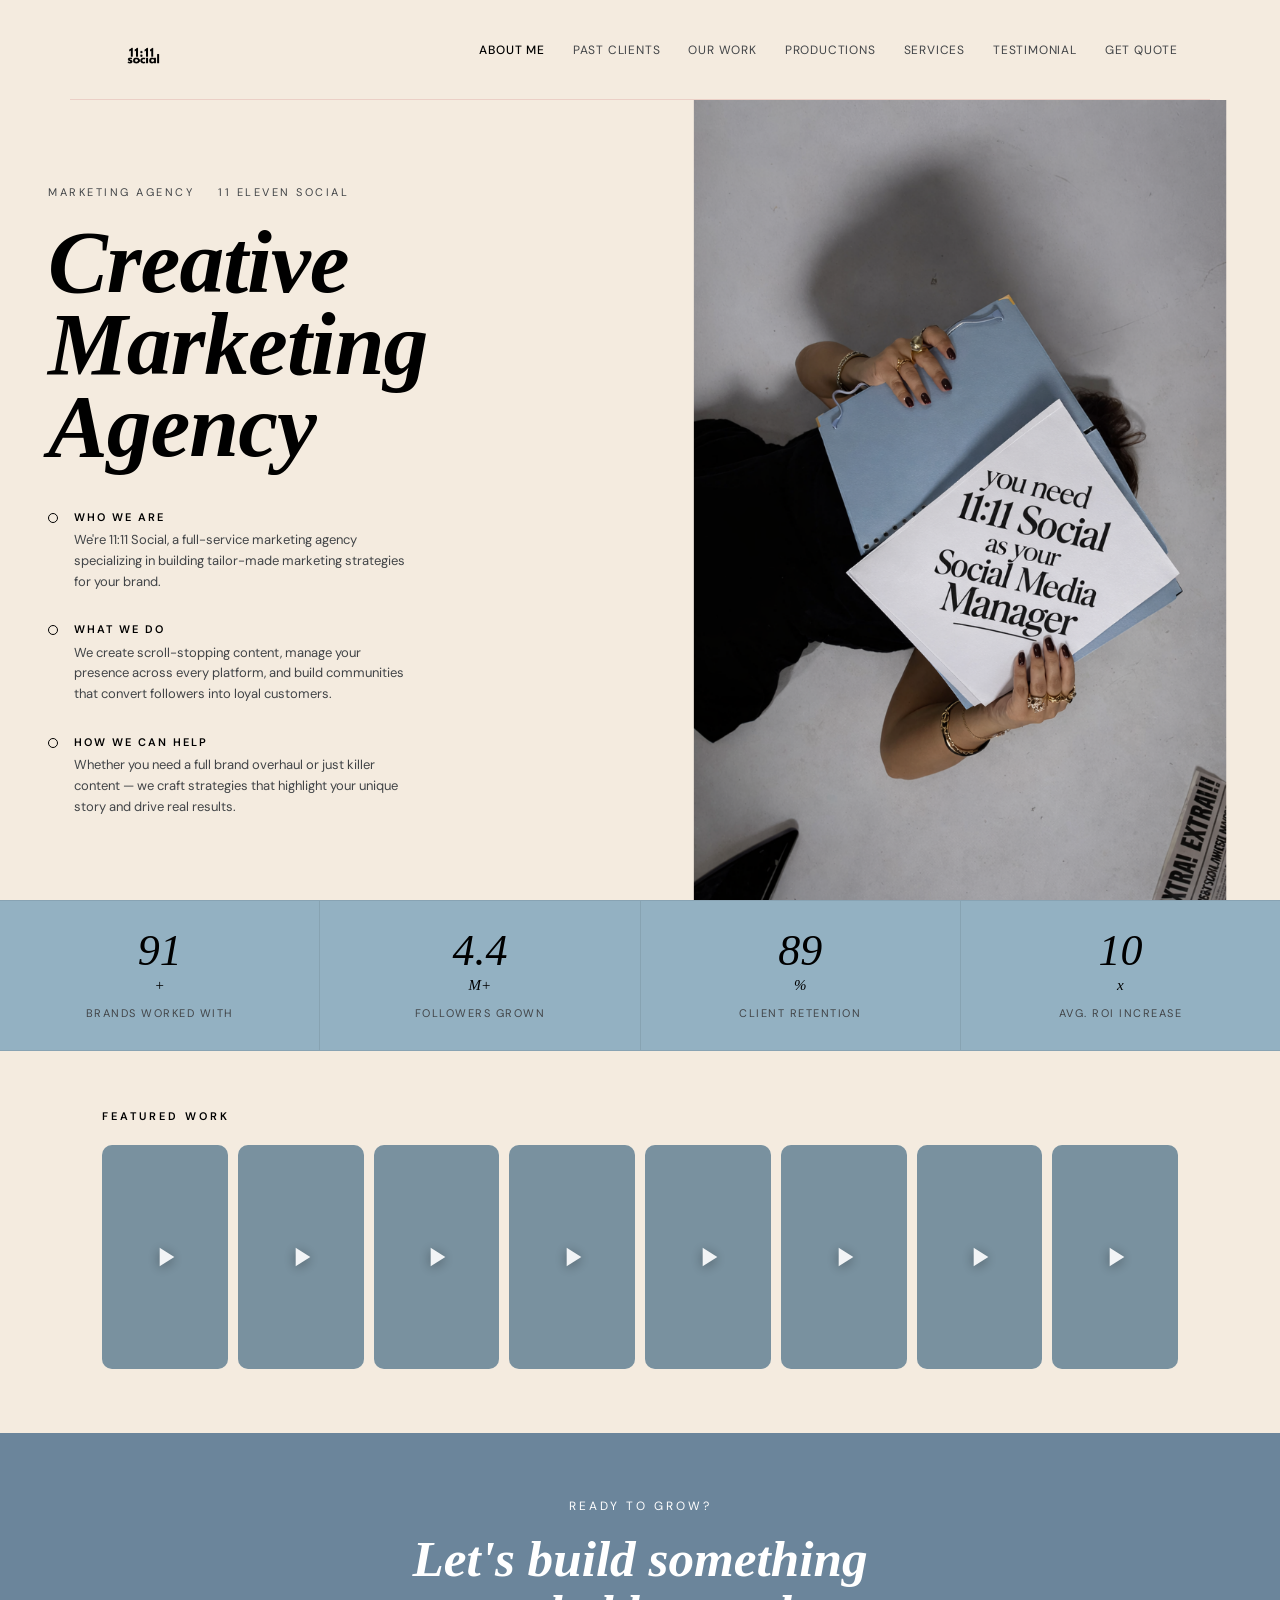
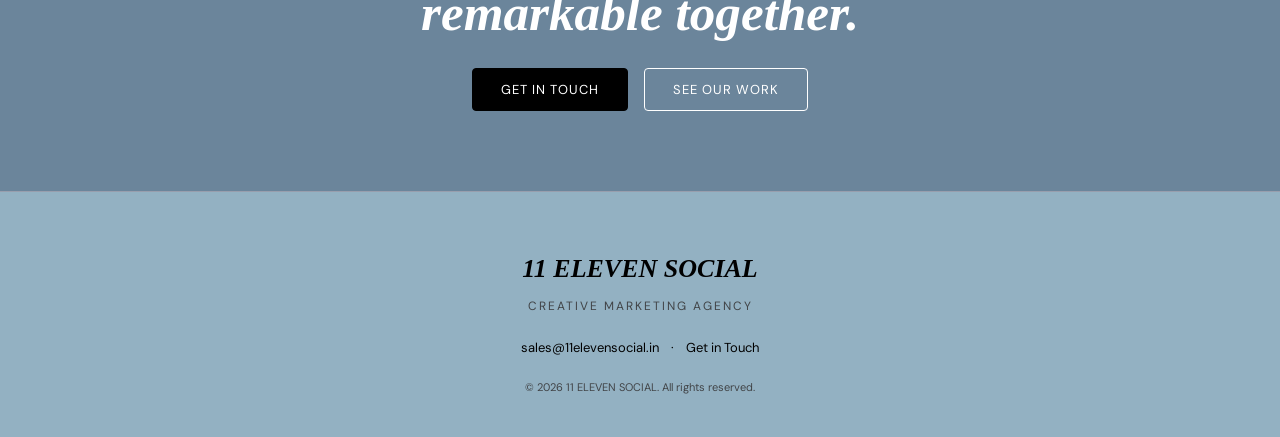
==== commit 14aa1d0d: "Fixxed" ====
--- a/index.html
+++ b/index.html
@@ -275,7 +275,7 @@
   <!-- Lightbox -->
   <div id="lightbox" style="display:none;position:fixed;inset:0;background:rgba(0,0,0,0.93);z-index:9999;align-items:center;justify-content:center;" onclick="closeLightbox(event)">
     <div style="position:relative;max-height:90vh;max-width:420px;width:92vw;">
-      <button onclick="closeLightbox()" style="position:absolute;top:-44px;right:0;background:none;border:none;color:white;font-size:30px;cursor:pointer;padding:8px;">&#x2715;</button>
+      <button id="lbClose" style="position:absolute;top:-44px;right:0;background:none;border:none;color:white;font-size:30px;cursor:pointer;padding:8px;">&#x2715;</button>
       <video id="lightboxVideo" controls playsinline style="width:100%;height:auto;max-height:88vh;border-radius:12px;display:block;"></video>
     </div>
   </div>
@@ -291,32 +291,34 @@
 
   <script src="shared.js"></script>
   <script src="main.js"></script>
+
   <script>
-    // Force thumbnail on mobile
-    document.querySelectorAll('.index-video-card video').forEach(v => {
-      v.load();
-      v.addEventListener('loadedmetadata', () => { v.currentTime = 0.1; });
+    // Thumbnail: seek to first frame
+    document.querySelectorAll('video[src]').forEach(function(v) {
+      v.addEventListener('loadedmetadata', function() { v.currentTime = 0.1; });
     });
 
-    function openLightbox(card) {
-      const video = card.querySelector('video');
-      if (!video.readyState && video.networkState === 3) return; // no file, do nothing
-      const src = video.src;
-      if (!src || src.endsWith('/')) return;
-      const lbVideo = document.getElementById('lightboxVideo');
-      lbVideo.src = src;
-      const lb = document.getElementById('lightbox'); lb.style.display = 'flex';
-      document.body.style.overflow = 'hidden';
-      lbVideo.play().catch(() => {});
-    }
-    function closeLightbox(e) {
-      if (e && e.target !== document.getElementById('lightbox') && !e.target.classList.contains('lightbox-close')) return;
-      const lbVideo = document.getElementById('lightboxVideo');
-      lbVideo.pause();
-      lbVideo.src = '';
-      document.getElementById('lightbox').style.display = 'none';
-      document.body.style.overflow = '';
-    }
+    // Attach click to every card
+    document.querySelectorAll('.index-video-card, .video-card').forEach(function(card) {
+      card.style.cursor = 'pointer';
+      card.addEventListener('click', function() {
+        var src = card.querySelector('video').getAttribute('src');
+        var lb = document.getElementById('lightbox');
+        var lv = document.getElementById('lightboxVideo');
+        lv.src = src;
+        lb.style.display = 'flex';
+        document.body.style.overflow = 'hidden';
+      });
+    });
+
+    // Close lightbox
+    document.getElementById('lightbox').addEventListener('click', function(e) {
+      if (e.target === this || e.target.id === 'lbClose') {
+        document.getElementById('lightboxVideo').src = '';
+        this.style.display = 'none';
+        document.body.style.overflow = '';
+      }
+    });
   </script>
 </body>
 </html>
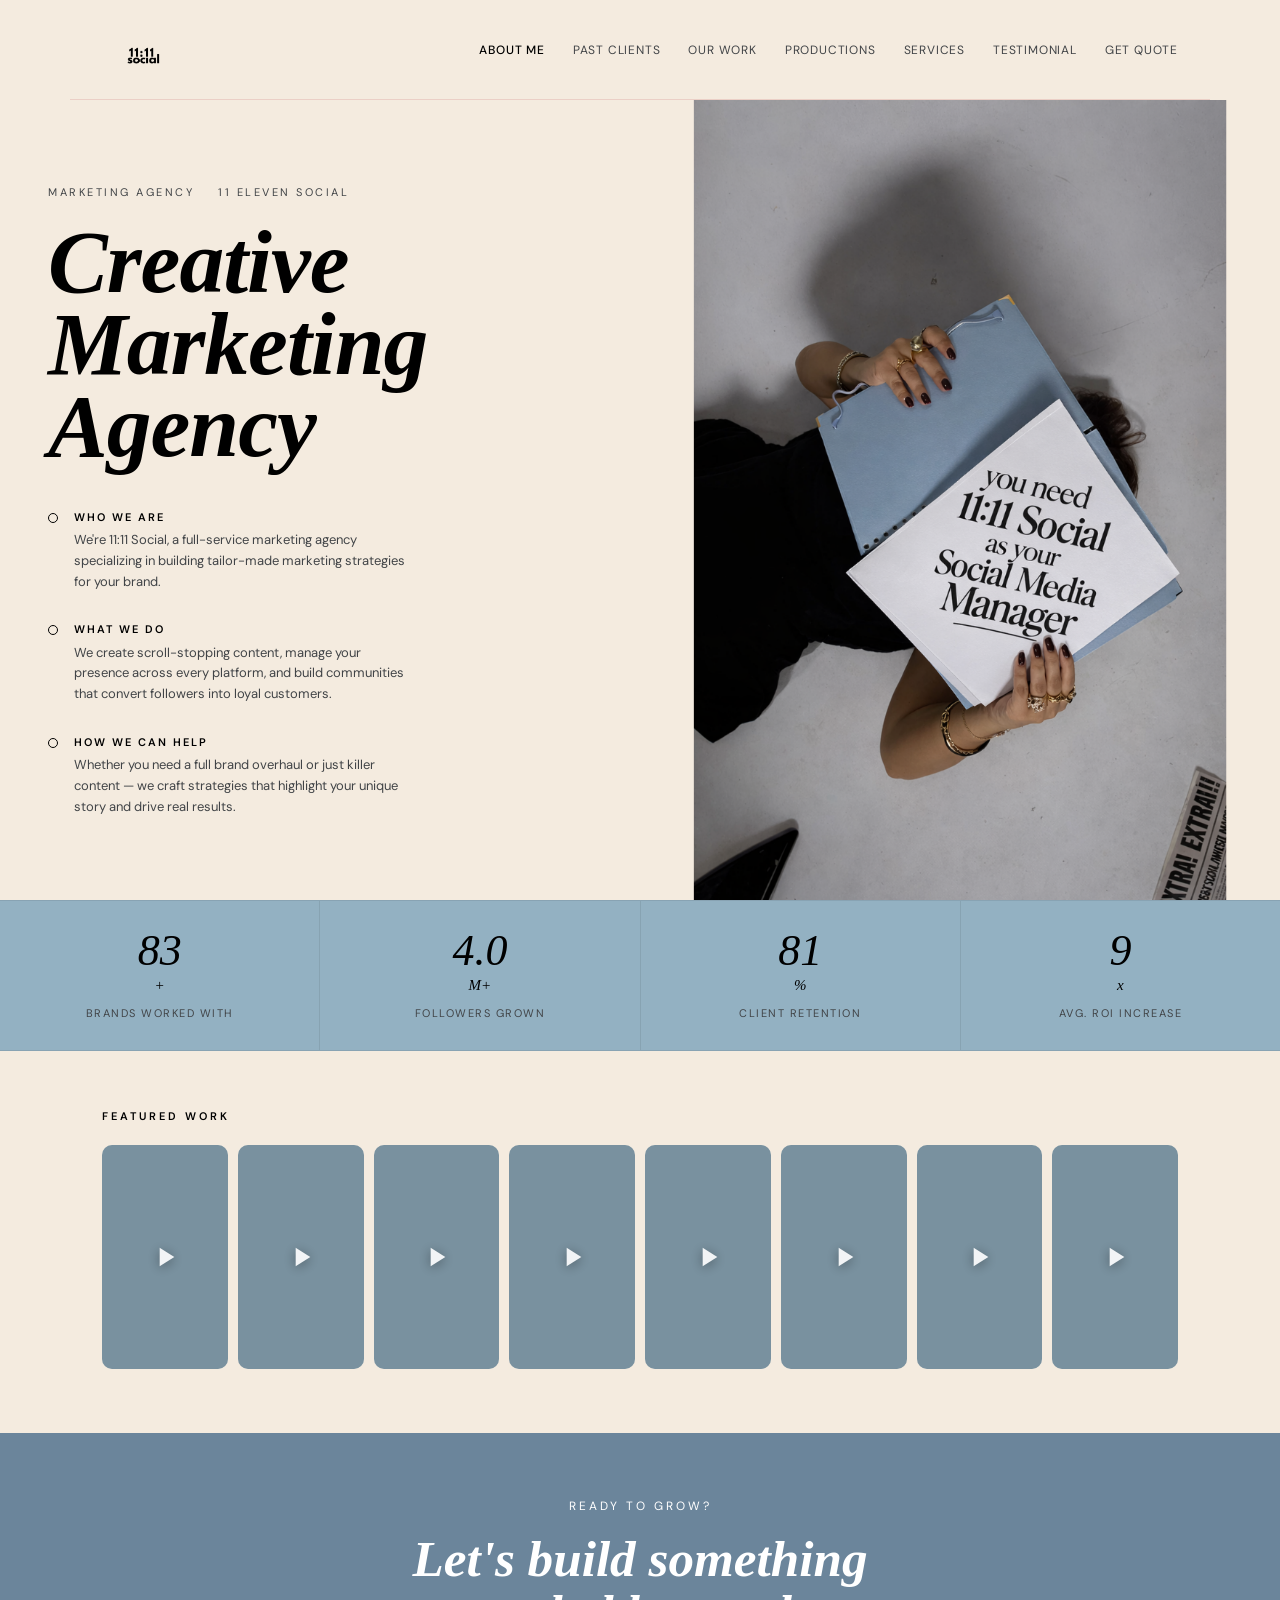
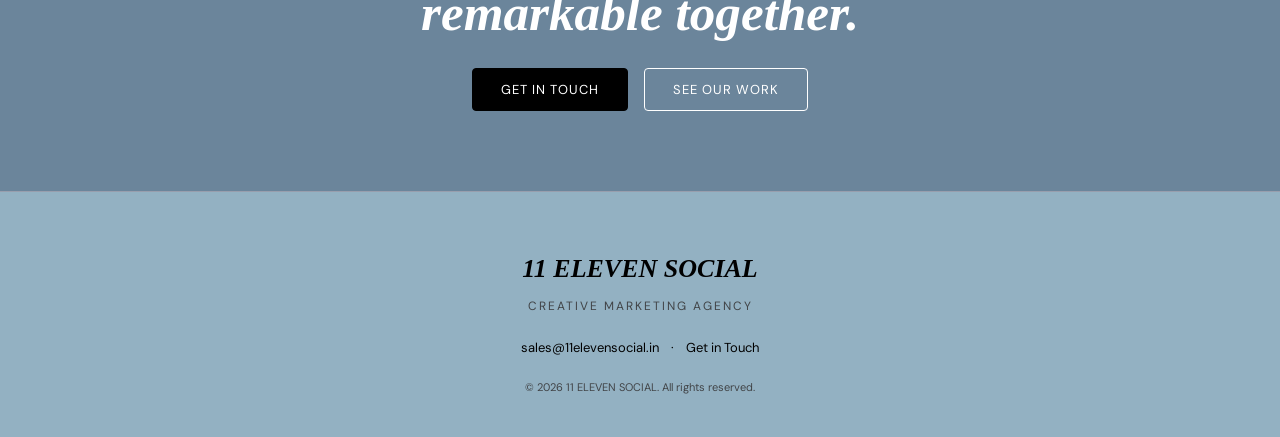
==== commit 88946598: "Fixed Mobile Preview (i think)" ====
--- a/index.html
+++ b/index.html
@@ -164,8 +164,20 @@
     /* ── MOBILE ── */
     @media (max-width: 768px) {
       .hero { grid-template-columns: 1fr; }
-      .hero-right { height: 70vw; min-height: 280px; }
-      .hero-left { padding: 36px 20px; }
+      .hero-right {
+        height: auto;
+        min-height: unset;
+        order: -1;
+      }
+      .hero-photo {
+        width: 100%;
+        height: auto;
+        max-height: 75vw;
+        object-fit: cover;
+        object-position: center top;
+        display: block;
+      }
+      .hero-left { padding: 32px 20px 40px; }
       .stats { flex-wrap: wrap; }
       .stat-item { flex: 1 1 50%; border-bottom: 1px solid rgba(0,0,0,.08); }
       .index-video-section { padding: 40px 16px 48px; }
@@ -238,35 +250,35 @@
     <p class="index-video-label">Featured Work</p>
     <div class="index-video-row">
       <div class="index-video-card">
-        <video src="videos/home1.mp4" preload="metadata" playsinline muted></video>
-        <div class="play-btn"><svg viewBox="0 0 24 24"><path d="M8 5v14l11-7z"/></svg></div>
-      </div>
-      <div class="index-video-card">
-        <video src="videos/home2.mp4" preload="metadata" playsinline muted></video>
-        <div class="play-btn"><svg viewBox="0 0 24 24"><path d="M8 5v14l11-7z"/></svg></div>
-      </div>
-      <div class="index-video-card">
-        <video src="videos/home3.mp4" preload="metadata" playsinline muted></video>
-        <div class="play-btn"><svg viewBox="0 0 24 24"><path d="M8 5v14l11-7z"/></svg></div>
-      </div>
-      <div class="index-video-card">
-        <video src="videos/home4.mp4" preload="metadata" playsinline muted></video>
-        <div class="play-btn"><svg viewBox="0 0 24 24"><path d="M8 5v14l11-7z"/></svg></div>
-      </div>
-      <div class="index-video-card">
-        <video src="videos/home5.mp4" preload="metadata" playsinline muted></video>
-        <div class="play-btn"><svg viewBox="0 0 24 24"><path d="M8 5v14l11-7z"/></svg></div>
-      </div>
-      <div class="index-video-card">
-        <video src="videos/home6.mp4" preload="metadata" playsinline muted></video>
-        <div class="play-btn"><svg viewBox="0 0 24 24"><path d="M8 5v14l11-7z"/></svg></div>
-      </div>
-      <div class="index-video-card">
-        <video src="videos/home7.mp4" preload="metadata" playsinline muted></video>
-        <div class="play-btn"><svg viewBox="0 0 24 24"><path d="M8 5v14l11-7z"/></svg></div>
-      </div>
-      <div class="index-video-card">
-        <video src="videos/home8.mp4" preload="metadata" playsinline muted></video>
+        <video src="videos/home1.mp4" preload="metadata" playsinline></video>
+        <div class="play-btn"><svg viewBox="0 0 24 24"><path d="M8 5v14l11-7z"/></svg></div>
+      </div>
+      <div class="index-video-card">
+        <video src="videos/home2.mp4" preload="metadata" playsinline></video>
+        <div class="play-btn"><svg viewBox="0 0 24 24"><path d="M8 5v14l11-7z"/></svg></div>
+      </div>
+      <div class="index-video-card">
+        <video src="videos/home3.mp4" preload="metadata" playsinline></video>
+        <div class="play-btn"><svg viewBox="0 0 24 24"><path d="M8 5v14l11-7z"/></svg></div>
+      </div>
+      <div class="index-video-card">
+        <video src="videos/home4.mp4" preload="metadata" playsinline></video>
+        <div class="play-btn"><svg viewBox="0 0 24 24"><path d="M8 5v14l11-7z"/></svg></div>
+      </div>
+      <div class="index-video-card">
+        <video src="videos/home5.mp4" preload="metadata" playsinline></video>
+        <div class="play-btn"><svg viewBox="0 0 24 24"><path d="M8 5v14l11-7z"/></svg></div>
+      </div>
+      <div class="index-video-card">
+        <video src="videos/home6.mp4" preload="metadata" playsinline></video>
+        <div class="play-btn"><svg viewBox="0 0 24 24"><path d="M8 5v14l11-7z"/></svg></div>
+      </div>
+      <div class="index-video-card">
+        <video src="videos/home7.mp4" preload="metadata" playsinline></video>
+        <div class="play-btn"><svg viewBox="0 0 24 24"><path d="M8 5v14l11-7z"/></svg></div>
+      </div>
+      <div class="index-video-card">
+        <video src="videos/home8.mp4" preload="metadata" playsinline></video>
         <div class="play-btn"><svg viewBox="0 0 24 24"><path d="M8 5v14l11-7z"/></svg></div>
       </div>
     </div>
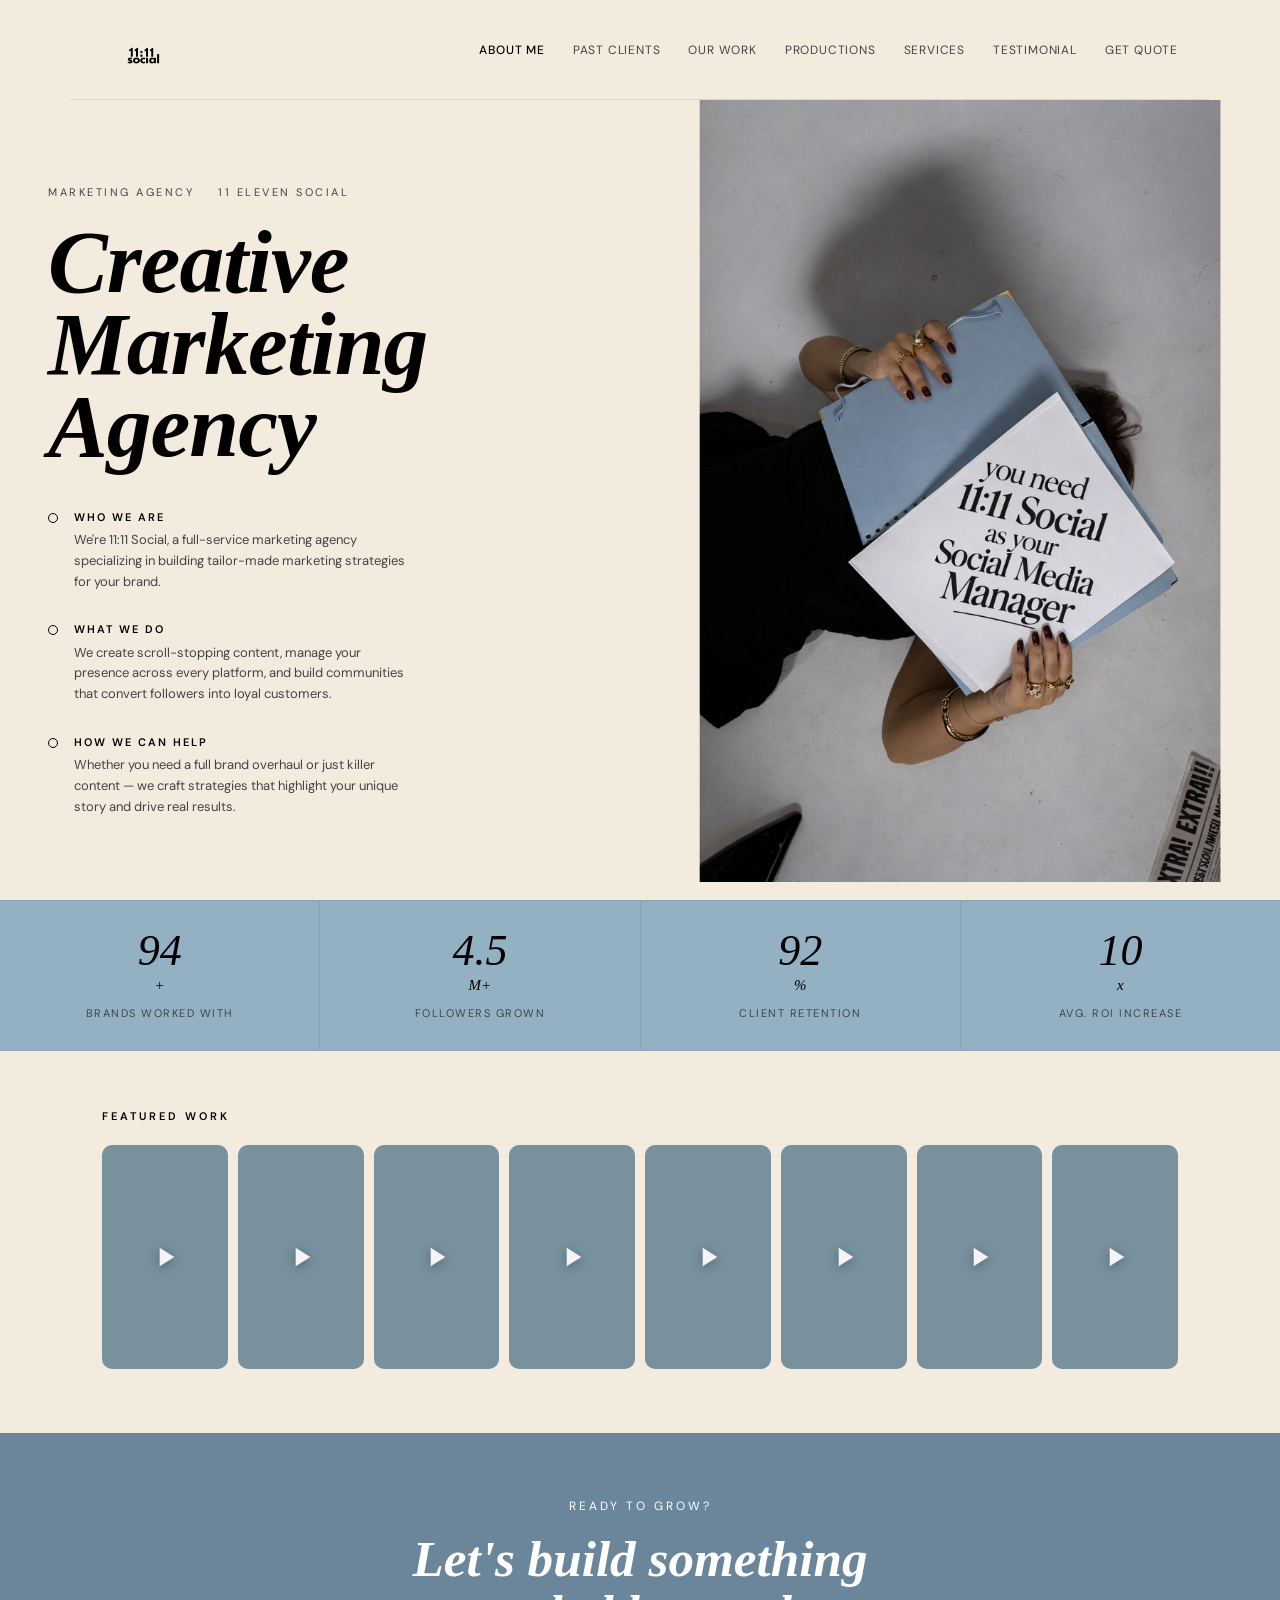
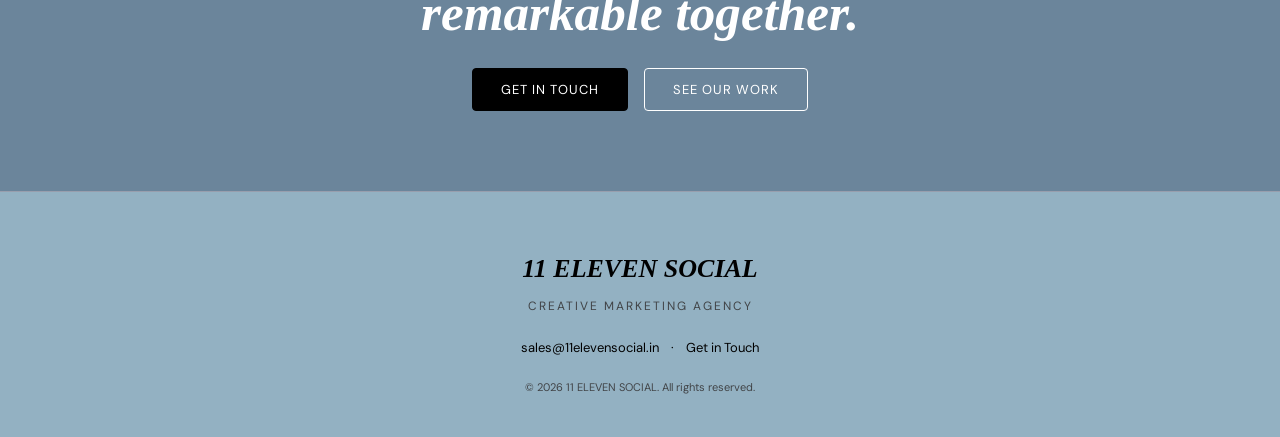
==== commit 07115fb9: "Update index.html" ====
--- a/index.html
+++ b/index.html
@@ -163,20 +163,8 @@
 
     /* ── MOBILE ── */
     @media (max-width: 768px) {
-      .hero { grid-template-columns: 1fr; }
-      .hero-right {
-        height: auto;
-        min-height: unset;
-        order: -1;
-      }
-      .hero-photo {
-        width: 100%;
-        height: auto;
-        max-height: 75vw;
-        object-fit: cover;
-        object-position: center top;
-        display: block;
-      }
+      .hero { grid-template-columns: 1fr; overflow: visible; min-height: unset; }
+
       .hero-left { padding: 32px 20px 40px; }
       .stats { flex-wrap: wrap; }
       .stat-item { flex: 1 1 50%; border-bottom: 1px solid rgba(0,0,0,.08); }
@@ -221,8 +209,8 @@
         </div>
       </div>
     </div>
-    <div class="hero-right">
-      <img class="hero-photo" src="mainpage.png" alt="11Eleven Social" />
+    <div style="width:100%;overflow:hidden;">
+      <img src="mainpage.png" alt="11Eleven Social" style="width:100%;height:auto;display:block;" />
     </div>
   </section>
 
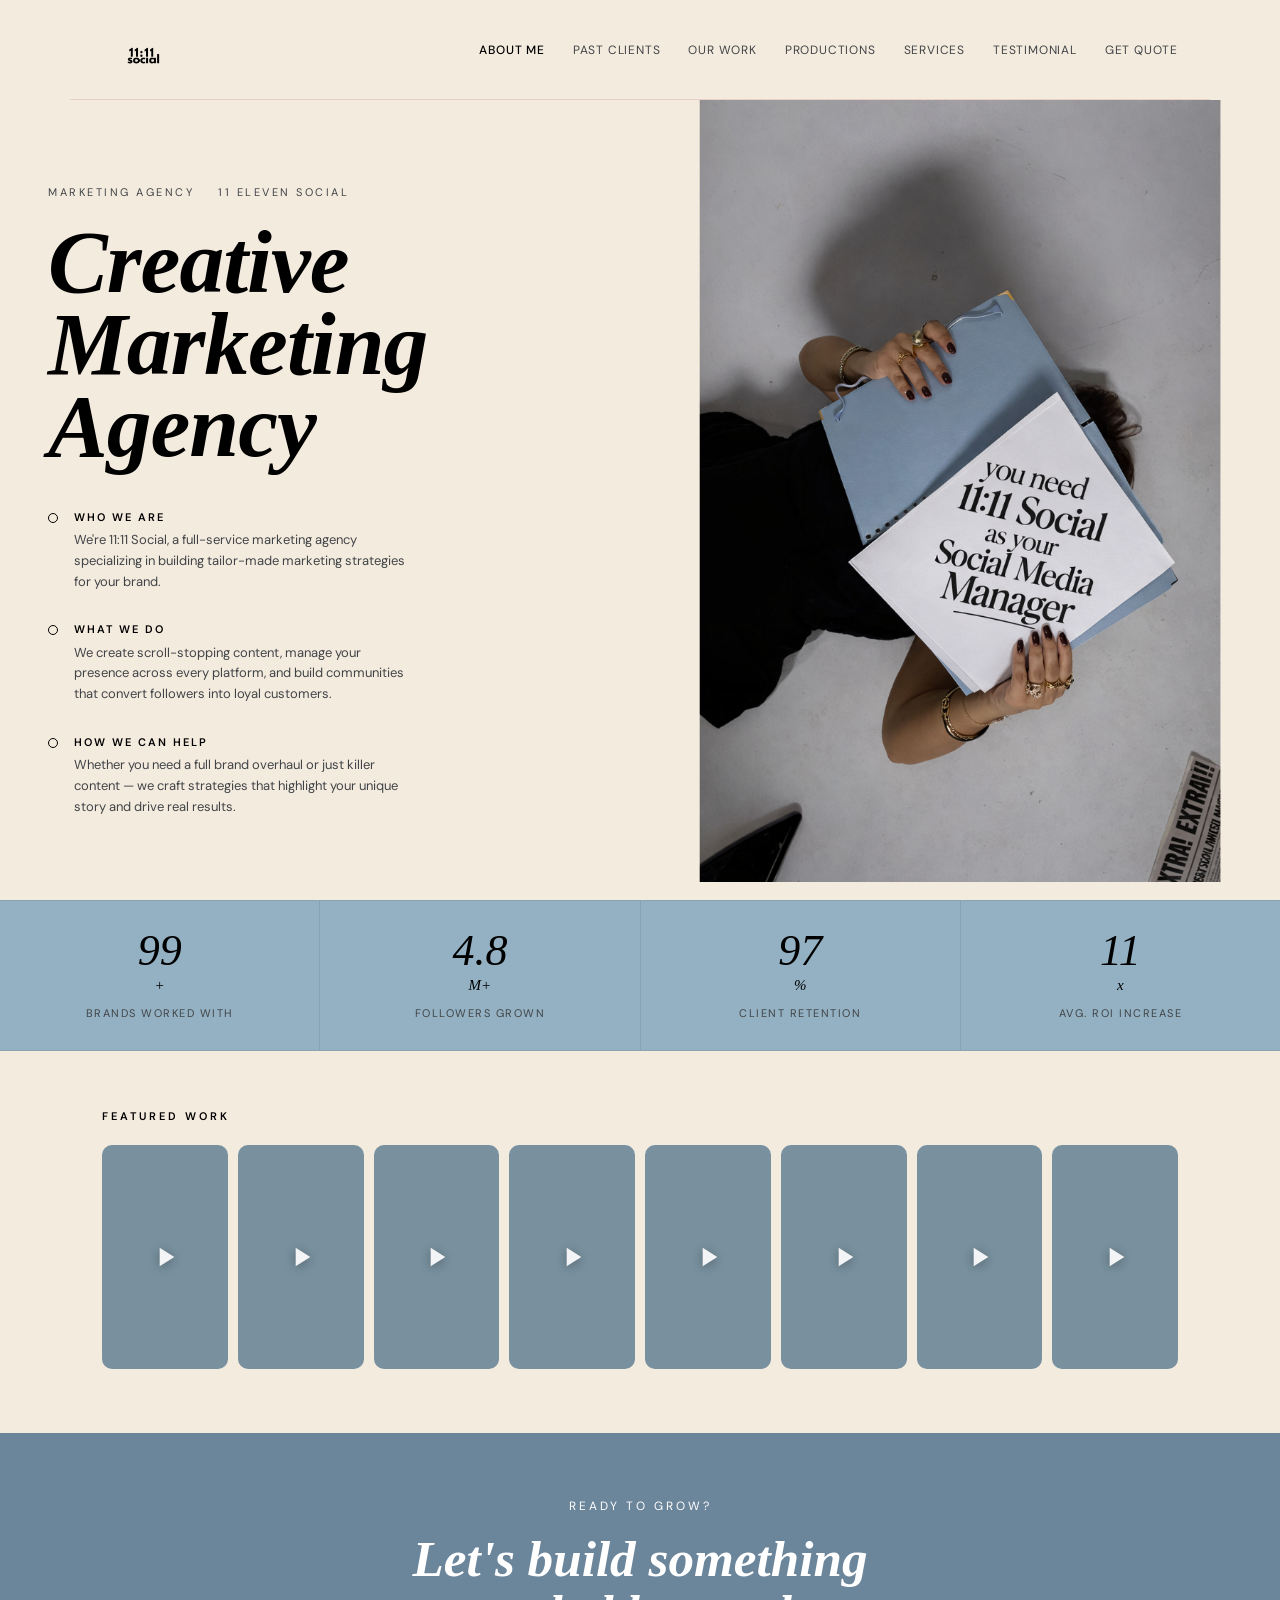
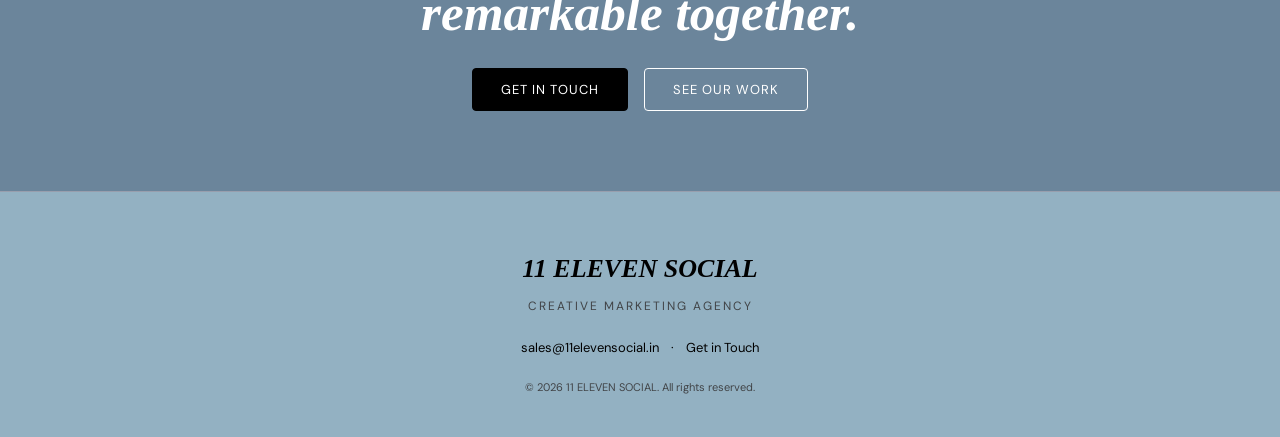
==== commit d49aa9b5: "Update index.html" ====
--- a/index.html
+++ b/index.html
@@ -238,35 +238,35 @@
     <p class="index-video-label">Featured Work</p>
     <div class="index-video-row">
       <div class="index-video-card">
-        <video src="videos/home1.mp4" preload="metadata" playsinline></video>
-        <div class="play-btn"><svg viewBox="0 0 24 24"><path d="M8 5v14l11-7z"/></svg></div>
-      </div>
-      <div class="index-video-card">
-        <video src="videos/home2.mp4" preload="metadata" playsinline></video>
-        <div class="play-btn"><svg viewBox="0 0 24 24"><path d="M8 5v14l11-7z"/></svg></div>
-      </div>
-      <div class="index-video-card">
-        <video src="videos/home3.mp4" preload="metadata" playsinline></video>
-        <div class="play-btn"><svg viewBox="0 0 24 24"><path d="M8 5v14l11-7z"/></svg></div>
-      </div>
-      <div class="index-video-card">
-        <video src="videos/home4.mp4" preload="metadata" playsinline></video>
-        <div class="play-btn"><svg viewBox="0 0 24 24"><path d="M8 5v14l11-7z"/></svg></div>
-      </div>
-      <div class="index-video-card">
-        <video src="videos/home5.mp4" preload="metadata" playsinline></video>
-        <div class="play-btn"><svg viewBox="0 0 24 24"><path d="M8 5v14l11-7z"/></svg></div>
-      </div>
-      <div class="index-video-card">
-        <video src="videos/home6.mp4" preload="metadata" playsinline></video>
-        <div class="play-btn"><svg viewBox="0 0 24 24"><path d="M8 5v14l11-7z"/></svg></div>
-      </div>
-      <div class="index-video-card">
-        <video src="videos/home7.mp4" preload="metadata" playsinline></video>
-        <div class="play-btn"><svg viewBox="0 0 24 24"><path d="M8 5v14l11-7z"/></svg></div>
-      </div>
-      <div class="index-video-card">
-        <video src="videos/home8.mp4" preload="metadata" playsinline></video>
+        <video src="home/home1.mp4" preload="metadata" playsinline></video>
+        <div class="play-btn"><svg viewBox="0 0 24 24"><path d="M8 5v14l11-7z"/></svg></div>
+      </div>
+      <div class="index-video-card">
+        <video src="home/home2.mp4" preload="metadata" playsinline></video>
+        <div class="play-btn"><svg viewBox="0 0 24 24"><path d="M8 5v14l11-7z"/></svg></div>
+      </div>
+      <div class="index-video-card">
+        <video src="home/home3.mp4" preload="metadata" playsinline></video>
+        <div class="play-btn"><svg viewBox="0 0 24 24"><path d="M8 5v14l11-7z"/></svg></div>
+      </div>
+      <div class="index-video-card">
+        <video src="home/home4.mp4" preload="metadata" playsinline></video>
+        <div class="play-btn"><svg viewBox="0 0 24 24"><path d="M8 5v14l11-7z"/></svg></div>
+      </div>
+      <div class="index-video-card">
+        <video src="home/home5.mp4" preload="metadata" playsinline></video>
+        <div class="play-btn"><svg viewBox="0 0 24 24"><path d="M8 5v14l11-7z"/></svg></div>
+      </div>
+      <div class="index-video-card">
+        <video src="home/home6.mp4" preload="metadata" playsinline></video>
+        <div class="play-btn"><svg viewBox="0 0 24 24"><path d="M8 5v14l11-7z"/></svg></div>
+      </div>
+      <div class="index-video-card">
+        <video src="home/home7.mp4" preload="metadata" playsinline></video>
+        <div class="play-btn"><svg viewBox="0 0 24 24"><path d="M8 5v14l11-7z"/></svg></div>
+      </div>
+      <div class="index-video-card">
+        <video src="home/home8.mp4" preload="metadata" playsinline></video>
         <div class="play-btn"><svg viewBox="0 0 24 24"><path d="M8 5v14l11-7z"/></svg></div>
       </div>
     </div>
